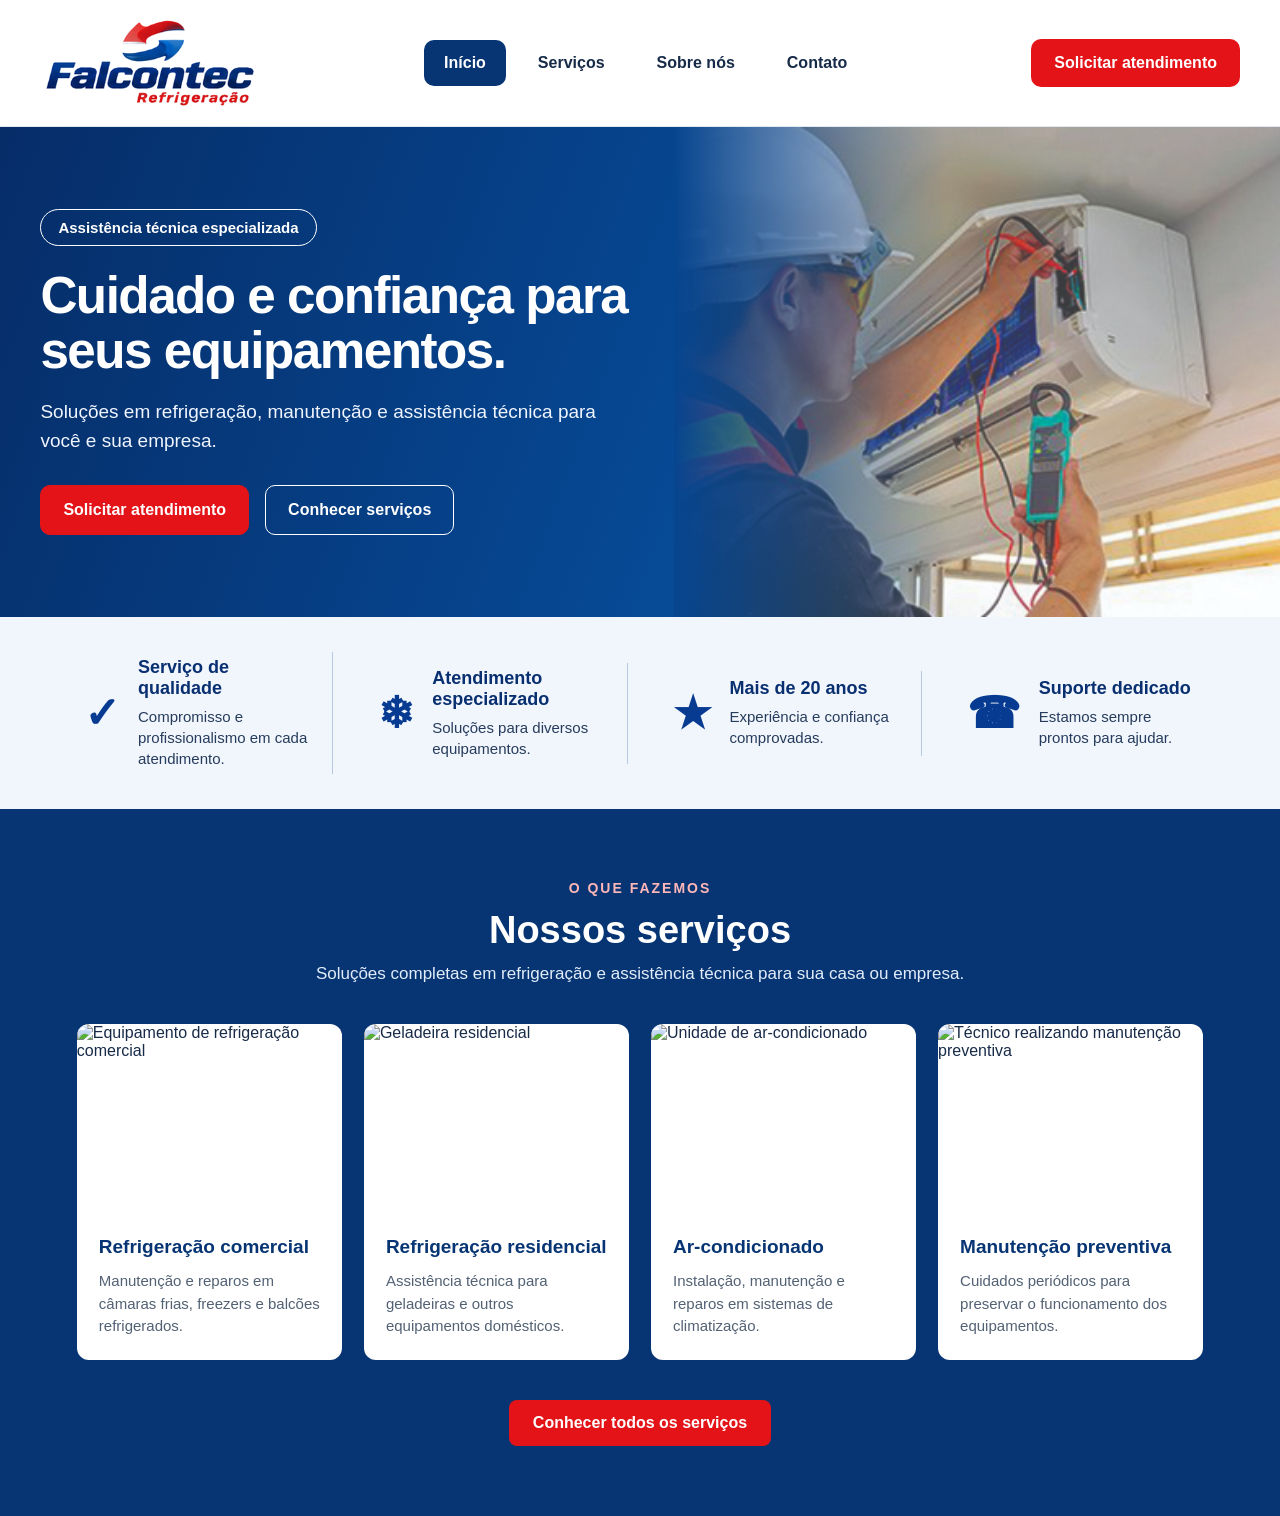
==== FalconTec/index.html @ 7a0ed1f1 "Commit inicial - Projeto FalconTec, melhorando codigo antigo" ====
<!doctype html>
<html lang="pt-BR">
  <head>
    <meta charset="UTF-8" />
    <meta name="viewport" content="width=device-width, initial-scale=1.0" />
    <meta
      name="description"
      content="Falcontec Refrigeração - Assistência técnica especializada em refrigeração e manutenção."
    />
    <title>Falcontec Refrigeração</title>

    <link rel="stylesheet" href="css/style.css" />
    <script src="js/main.js" defer></script>
  </head>
  <body>
    <header>
      <nav class="navbar">
        <a href="index.html" class="logo">
          <img src="img/falcontec_logo.png" alt="Falcontec Refrigeração" />
        </a>

        <ul class="nav-links">
          <li><a href="index.html">Início</a></li>
          <li><a href="pages/servicos.html">Serviços</a></li>
          <li><a href="#sobre">Sobre nós</a></li>
          <li><a href="#contato">Contato</a></li>
        </ul>

        <a href="pages/agendamento.html" class="btn-agendamento">
          Solicitar atendimento
        </a>
      </nav>
    </header>

    <main>
      <section class="hero">
        <div class="hero-content">
          <span class="hero-tag"> Assistência técnica especializada </span>

          <h1>Cuidado e confiança para seus equipamentos.</h1>

          <p>
            Soluções em refrigeração, manutenção e assistência técnica para você
            e sua empresa.
          </p>

          <div class="hero-buttons">
            <a href="pages/agendamento.html" class="btn-primary">
              Solicitar atendimento
            </a>

            <a href="pages/servicos.html" class="btn-secondary">
              Conhecer serviços
            </a>
          </div>
        </div>

        <div class="hero-image">
          <img
            src="img/tecnico-refrigeracao.jpg"
            alt="Técnico realizando manutenção em equipamento de refrigeração"
          />
        </div>
      </section>

      <section class="diferenciais">
        <article class="diferencial">
          <span class="diferencial-icon" aria-hidden="true">✓</span>
          <div>
            <h2>Serviço de qualidade</h2>
            <p>Compromisso e profissionalismo em cada atendimento.</p>
          </div>
        </article>

        <article class="diferencial">
          <span class="diferencial-icon" aria-hidden="true">❄</span>
          <div>
            <h2>Atendimento especializado</h2>
            <p>Soluções para diversos equipamentos.</p>
          </div>
        </article>

        <article class="diferencial">
          <span class="diferencial-icon" aria-hidden="true">★</span>
          <div>
            <h2>Mais de 20 anos</h2>
            <p>Experiência e confiança comprovadas.</p>
          </div>
        </article>

        <article class="diferencial">
          <span class="diferencial-icon" aria-hidden="true">☎</span>
          <div>
            <h2>Suporte dedicado</h2>
            <p>Estamos sempre prontos para ajudar.</p>
          </div>
        </article>
      </section>

      <section class="servicos-destaque" id="servicos">
        <div class="servicos-header">
          <span>O QUE FAZEMOS</span>
          <h2>Nossos serviços</h2>
          <p>
            Soluções completas em refrigeração e assistência técnica para sua
            casa ou empresa.
          </p>
        </div>

        <div class="servicos-grid">
          <article class="servico-card">
            <img
              src="img/refrigeracao-comercial.jpg"
              alt="Equipamento de refrigeração comercial"
            />
            <div class="servico-info">
              <h3>Refrigeração comercial</h3>
              <p>
                Manutenção e reparos em câmaras frias, freezers e balcões
                refrigerados.
              </p>
            </div>
          </article>

          <article class="servico-card">
            <img
              src="img/refrigeracao-residencial.jpg"
              alt="Geladeira residencial"
            />
            <div class="servico-info">
              <h3>Refrigeração residencial</h3>
              <p>
                Assistência técnica para geladeiras e outros equipamentos
                domésticos.
              </p>
            </div>
          </article>

          <article class="servico-card">
            <img
              src="img/ar-condicionado.jpg"
              alt="Unidade de ar-condicionado"
            />
            <div class="servico-info">
              <h3>Ar-condicionado</h3>
              <p>
                Instalação, manutenção e reparos em sistemas de climatização.
              </p>
            </div>
          </article>

          <article class="servico-card">
            <img
              src="img/manutencao-preventiva.jpg"
              alt="Técnico realizando manutenção preventiva"
            />
            <div class="servico-info">
              <h3>Manutenção preventiva</h3>
              <p>
                Cuidados periódicos para preservar o funcionamento dos
                equipamentos.
              </p>
            </div>
          </article>
        </div>
        <a href="pages/servicos.html" class="btn-ver-servicos">
          Conhecer todos os serviços
        </a>
      </section>
    </main>
  </body>
</html>
---- FalconTec/css/style.css ----
/* ==============================
   CONFIGURAÇÕES GERAIS
============================== */

* {
  margin: 0;
  padding: 0;
  box-sizing: border-box;
}

:root {
  --azul-escuro: #073574;
  --azul-principal: #0755a5;
  --azul-claro: #eaf2fc;
  --vermelho: #e31318;
  --branco: #ffffff;
  --texto: #172b49;
}

body {
  font-family: Arial, Helvetica, sans-serif;
  background-color: var(--branco);
  color: var(--texto);
}

a {
  text-decoration: none;
  color: inherit;
}

/* ==============================
   CABEÇALHO E MENU
============================== */

header {
  background-color: var(--branco);
  border-bottom: 1px solid #e2e8f0;
}

.navbar {
  max-width: 1500px;
  min-height: 105px;
  margin: auto;
  padding: 15px 40px;

  display: flex;
  align-items: center;
  justify-content: space-between;
  gap: 35px;
}

.logo {
  display: flex;
  align-items: center;
  flex-shrink: 0;
}

.logo img {
  width: 220px;
  height: auto;
  display: block;
  object-fit: contain;
}

.nav-links {
  list-style: none;
  display: flex;
  align-items: center;
  gap: 12px;
}

.nav-links a {
  display: block;
  padding: 14px 20px;
  border-radius: 10px;

  font-size: 16px;
  font-weight: 600;

  transition: 0.2s;
}

.nav-links a:hover {
  background-color: var(--azul-claro);
  color: var(--azul-principal);
}

.nav-links li:first-child a {
  background-color: var(--azul-escuro);
  color: var(--branco);
}

.btn-agendamento {
  background-color: var(--vermelho);
  color: var(--branco);

  padding: 15px 23px;
  border-radius: 10px;

  font-size: 16px;
  font-weight: 700;
  white-space: nowrap;

  transition: 0.2s;
}

.btn-agendamento:hover,
.btn-primary:hover {
  background-color: #bd1015;
}

/* ==============================
   BANNER PRINCIPAL
============================== */

.hero {
  min-height: 490px;
  background: linear-gradient(110deg, #062d68 0%, #06458f 48%, #0b65b5 100%);

  display: grid;
  grid-template-columns: 1fr 0.9fr;
  align-items: center;

  overflow: hidden;
  position: relative;
}

.hero-content {
  padding: 65px 0 65px 6%;
  color: var(--branco);
  position: relative;
  z-index: 2;
}

.hero-tag {
  display: inline-block;
  padding: 9px 17px;
  margin-bottom: 22px;

  border: 1px solid var(--branco);
  border-radius: 30px;

  font-size: 15px;
  font-weight: 600;
}

.hero h1 {
  max-width: 700px;
  margin-bottom: 20px;

  font-size: clamp(38px, 4vw, 58px);
  line-height: 1.08;
  font-weight: 800;
  letter-spacing: -1.5px;
}

.hero p {
  max-width: 570px;
  margin-bottom: 30px;

  font-size: 19px;
  line-height: 1.5;
  color: #f0f5ff;
}

.hero-buttons {
  display: flex;
  align-items: center;
  gap: 16px;
  flex-wrap: wrap;
}

.btn-primary,
.btn-secondary {
  display: inline-block;
  padding: 15px 22px;
  border-radius: 10px;

  font-size: 16px;
  font-weight: 700;

  transition: 0.2s;
}

.btn-primary {
  background-color: var(--vermelho);
  color: var(--branco);
  border: 1px solid var(--vermelho);
}

.btn-secondary {
  background-color: transparent;
  color: var(--branco);
  border: 1px solid var(--branco);
}

.btn-secondary:hover {
  background-color: var(--branco);
  color: var(--azul-escuro);
}

/* ==============================
   IMAGEM DO BANNER
============================== */

.hero-image {
  height: 100%;
  min-height: 490px;
  position: relative;
}

.hero-image::before {
  content: "";
  position: absolute;
  inset: 0;
  z-index: 1;

  background: linear-gradient(90deg, #06458f 0%, transparent 45%);
}

.hero-image img {
  width: 100%;
  height: 100%;
  display: block;
  object-fit: cover;
  object-position: center;
}

/* ==============================
   RESPONSIVIDADE
============================== */

@media (max-width: 1050px) {
  .navbar {
    padding: 15px 25px;
    gap: 15px;
  }

  .logo {
    font-size: 29px;
  }

  .nav-links {
    gap: 3px;
  }

  .nav-links a {
    padding: 12px;
    font-size: 14px;
  }

  .btn-agendamento {
    padding: 13px 15px;
    font-size: 14px;
  }
}

@media (max-width: 760px) {
  .navbar {
    flex-wrap: wrap;
    justify-content: center;
    gap: 15px;
  }

  .nav-links {
    width: 100%;
    justify-content: center;
    flex-wrap: wrap;
  }

  .hero {
    grid-template-columns: 1fr;
  }

  .hero-content {
    padding: 55px 7%;
  }

  .hero-image {
    min-height: 300px;
  }

  .hero h1 {
    font-size: 38px;
  }

  .hero p {
    font-size: 17px;
  }
}

/* ==============================
   DIFERENCIAIS
============================== */

.diferenciais {
  display: grid;
  grid-template-columns: repeat(4, 1fr);
  align-items: center;

  background-color: #f1f5fc;
  padding: 35px 5%;
  gap: 25px;
}

.diferencial {
  display: flex;
  align-items: center;
  gap: 18px;

  min-height: 85px;
  padding: 5px 20px;
  border-right: 1px solid #b7c9e2;
}

.diferencial:last-child {
  border-right: none;
}

.diferencial-icon {
  flex-shrink: 0;
  color: #073b91;
  font-size: 43px;
  font-weight: bold;
}

.diferencial h2 {
  color: #082f70;
  font-size: 18px;
  margin-bottom: 7px;
}

.diferencial p {
  color: #263c5c;
  font-size: 15px;
  line-height: 1.4;
}

@media (max-width: 900px) {
  .diferenciais {
    grid-template-columns: repeat(2, 1fr);
  }

  .diferencial:nth-child(2) {
    border-right: none;
  }
}

@media (max-width: 550px) {
  .diferenciais {
    grid-template-columns: 1fr;
  }

  .diferencial {
    border-right: none;
    border-bottom: 1px solid #b7c9e2;
    padding: 15px 5px;
  }

  .diferencial:last-child {
    border-bottom: none;
  }
}

/* ==============================
   SEÇÃO NOSSOS SERVIÇOS
============================== */

.servicos-destaque {
  background-color: #073574;
  padding: 70px 6%;
  text-align: center;
}

.servicos-header {
  margin-bottom: 40px;
}

.servicos-header span {
  color: #ffb7b7;
  font-size: 14px;
  font-weight: bold;
  letter-spacing: 2px;
}

.servicos-header h2 {
  color: #ffffff;
  font-size: 38px;
  margin: 12px 0;
}

.servicos-header p {
  color: #e3edfa;
  font-size: 17px;
}

.servicos-grid {
  max-width: 1350px;
  margin: 0 auto 40px;

  display: grid;
  grid-template-columns: repeat(4, 1fr);
  gap: 22px;
}

.servico-card {
  background-color: #ffffff;
  border-radius: 12px;
  overflow: hidden;
  text-align: left;
  transition: transform 0.2s;
}

.servico-card:hover {
  transform: translateY(-5px);
}

.servico-card img {
  width: 100%;
  height: 190px;
  object-fit: cover;
  display: block;
}

.servico-info {
  padding: 22px;
}

.servico-info h3 {
  color: #073574;
  font-size: 19px;
  margin-bottom: 12px;
}

.servico-info p {
  color: #526174;
  font-size: 15px;
  line-height: 1.5;
}

.btn-ver-servicos {
  display: inline-block;
  background-color: #e31318;
  color: #ffffff;
  padding: 14px 24px;
  border-radius: 8px;
  font-size: 16px;
  font-weight: bold;
  transition: 0.2s;
}

.btn-ver-servicos:hover {
  background-color: #bd1015;
}

@media (max-width: 1000px) {
  .servicos-grid {
    grid-template-columns: repeat(2, 1fr);
  }
}

@media (max-width: 550px) {
  .servicos-grid {
    grid-template-columns: 1fr;
  }

  .servicos-header h2 {
    font-size: 30px;
  }
}
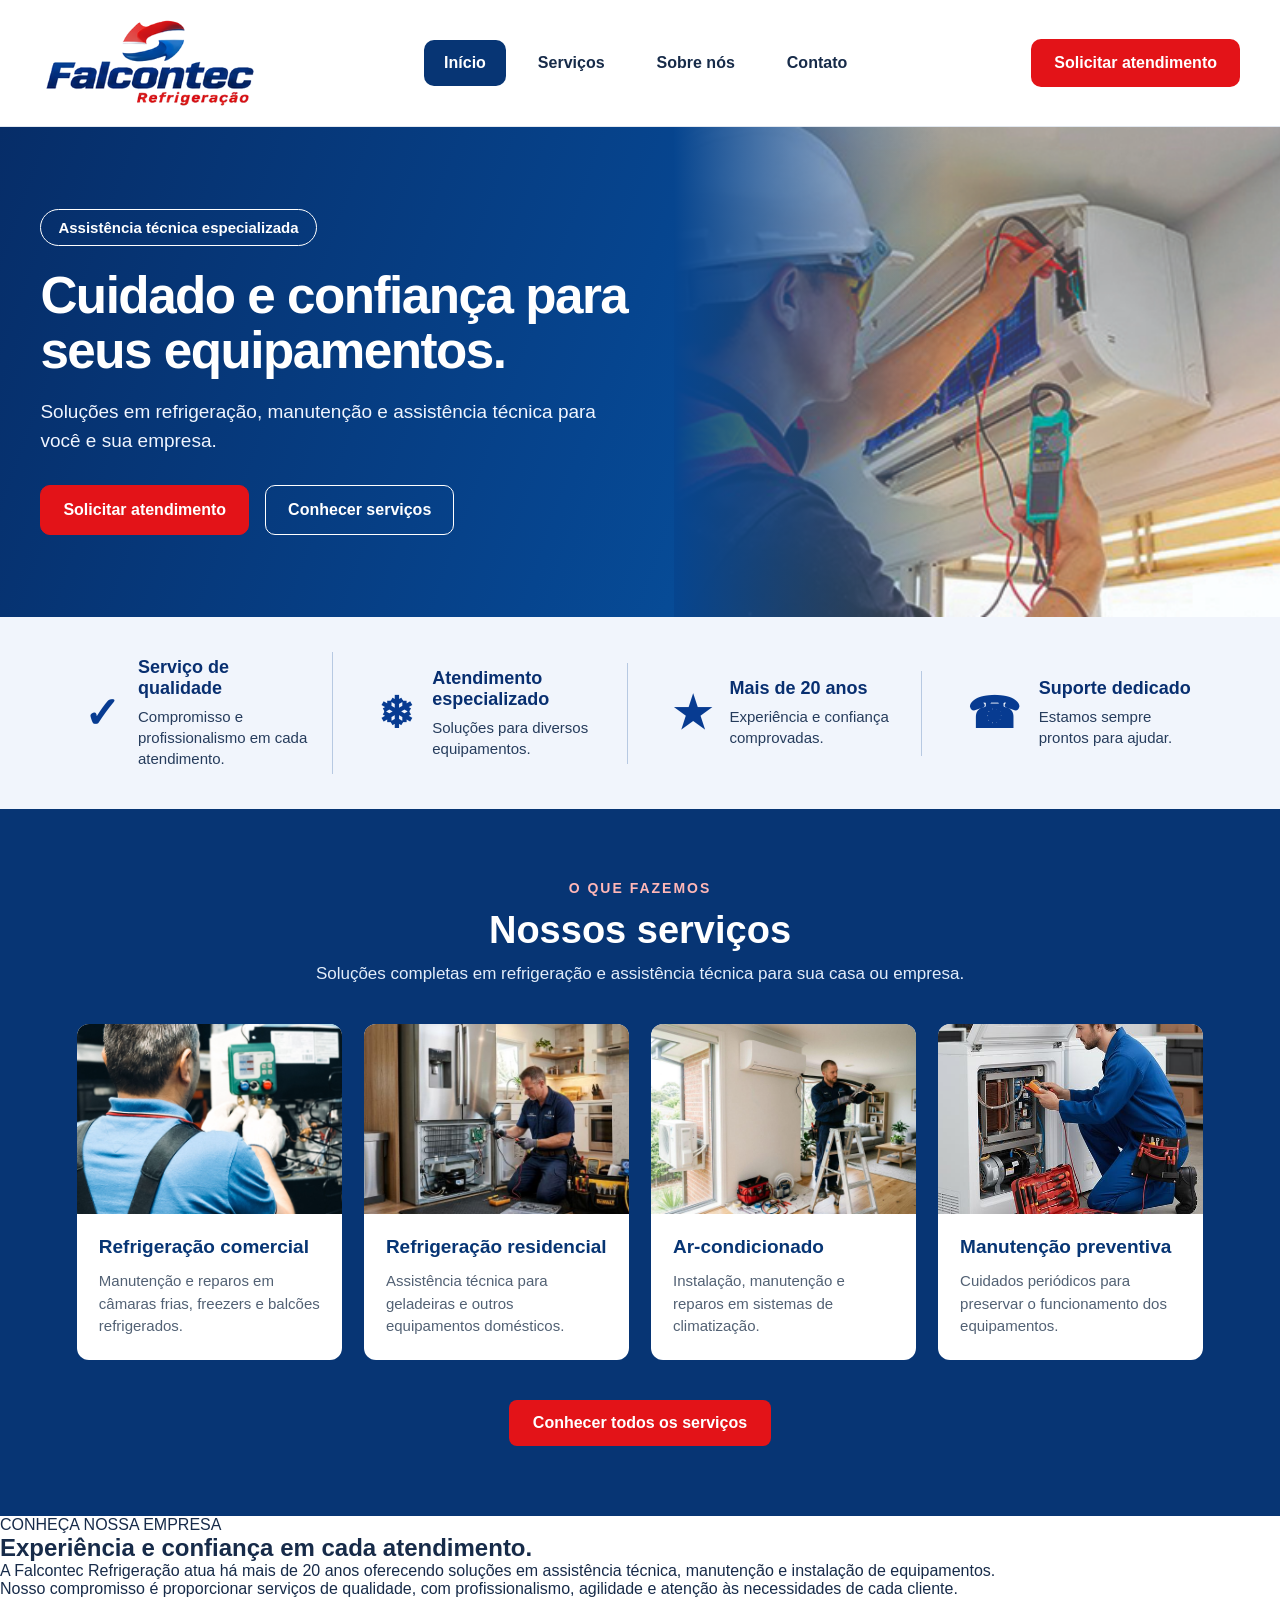
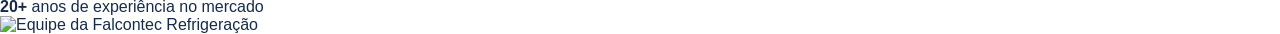
==== commit 0dff8ab8: "Adicionando Sobre nos, e imagens dos tecnicos" ====
--- a/FalconTec/index.html
+++ b/FalconTec/index.html
@@ -167,6 +167,37 @@
           Conhecer todos os serviços
         </a>
       </section>
+
+      <section class="sobre" id="sobre">
+        <div class="sobre-conteudo">
+          <span class="sobre-tag">CONHEÇA NOSSA EMPRESA</span>
+
+          <h2>Experiência e confiança em cada atendimento.</h2>
+
+          <p>
+            A Falcontec Refrigeração atua há mais de 20 anos oferecendo soluções
+            em assistência técnica, manutenção e instalação de equipamentos.
+          </p>
+
+          <p>
+            Nosso compromisso é proporcionar serviços de qualidade, com
+            profissionalismo, agilidade e atenção às necessidades de cada
+            cliente.
+          </p>
+
+          <div class="sobre-destaque">
+            <strong>20+</strong>
+            <span>anos de experiência no mercado</span>
+          </div>
+        </div>
+
+        <div class="sobre-imagem">
+          <img
+            src="img/equipe-falcontec.jpg"
+            alt="Equipe da Falcontec Refrigeração"
+          />
+        </div>
+      </section>
     </main>
   </body>
 </html>
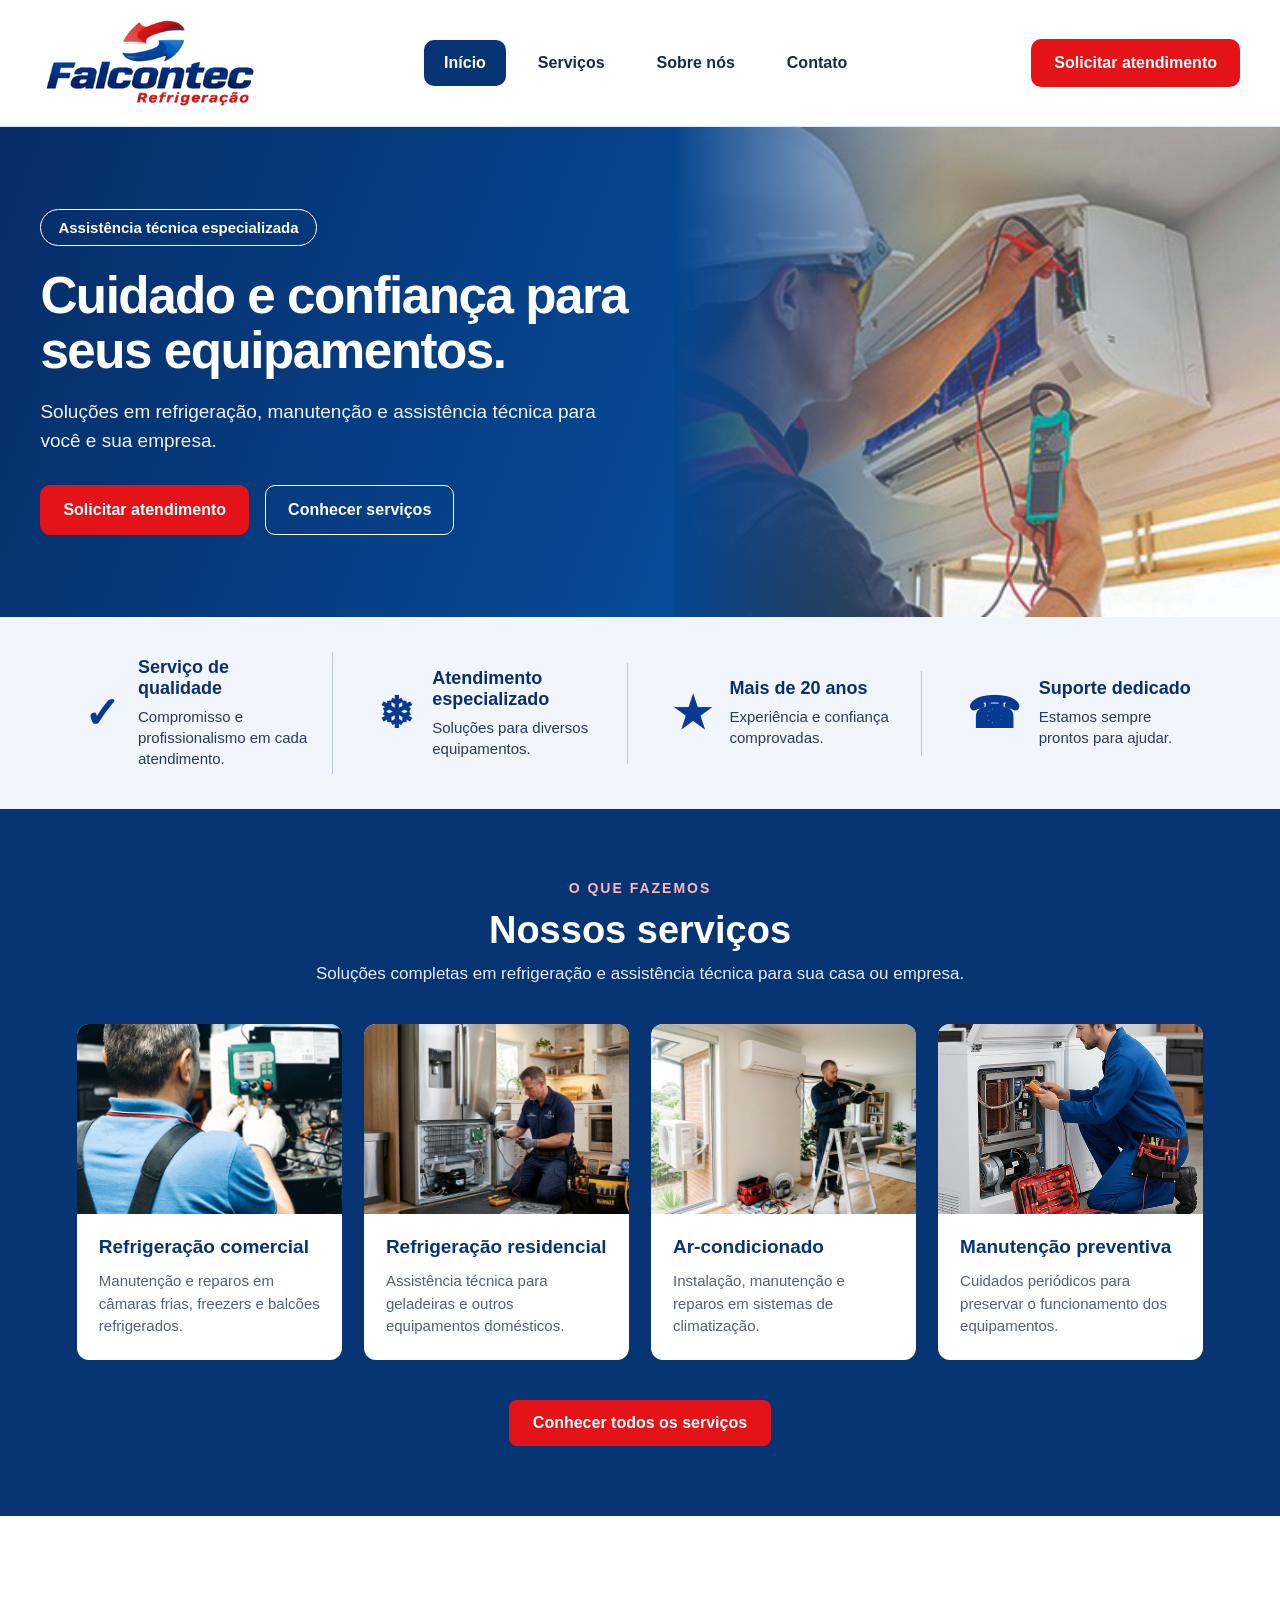
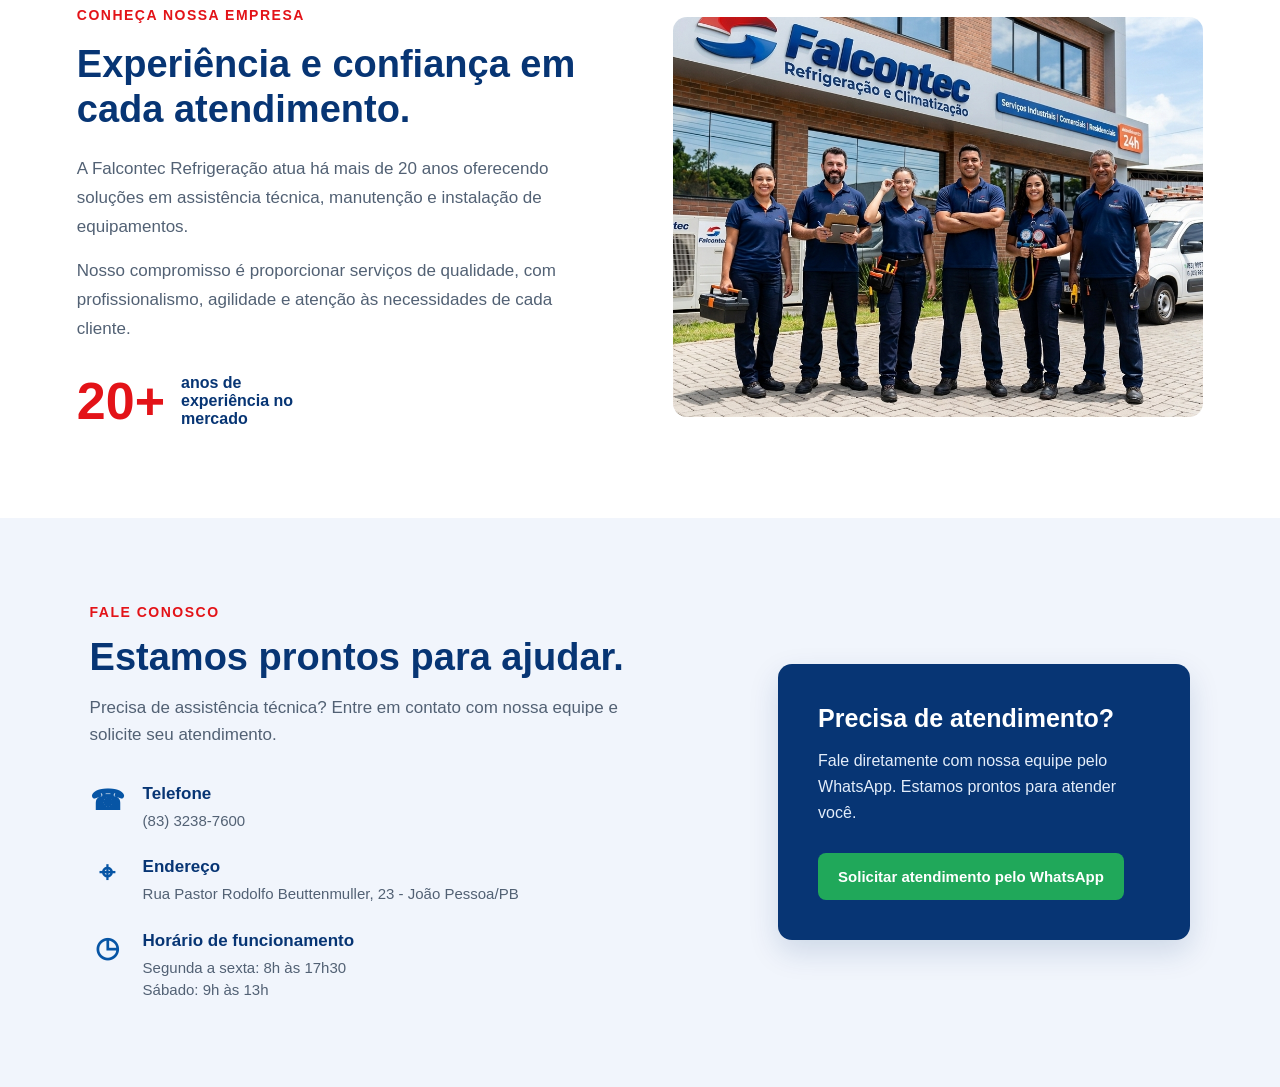
==== commit 32a6bde9: "Adicionando O Fale Conosco" ====
--- a/FalconTec/index.html
+++ b/FalconTec/index.html
@@ -198,6 +198,64 @@
           />
         </div>
       </section>
+
+      <section class="contato" id="contato">
+        <div class="contato-conteudo">
+          <span class="contato-tag">FALE CONOSCO</span>
+
+          <h2>Estamos prontos para ajudar.</h2>
+
+          <p>
+            Precisa de assistência técnica? Entre em contato com nossa equipe e
+            solicite seu atendimento.
+          </p>
+
+          <div class="contato-informacoes">
+            <div class="contato-item">
+              <span class="contato-icone" aria-hidden="true">☎</span>
+              <div>
+                <h3>Telefone</h3>
+                <p>(83) 3238-7600</p>
+              </div>
+            </div>
+
+            <div class="contato-item">
+              <span class="contato-icone" aria-hidden="true">⌖</span>
+              <div>
+                <h3>Endereço</h3>
+                <p>Rua Pastor Rodolfo Beuttenmuller, 23 - João Pessoa/PB</p>
+              </div>
+            </div>
+
+            <div class="contato-item">
+              <span class="contato-icone" aria-hidden="true">◷</span>
+              <div>
+                <h3>Horário de funcionamento</h3>
+                <p>Segunda a sexta: 8h às 17h30</p>
+                <p>Sábado: 9h às 13h</p>
+              </div>
+            </div>
+          </div>
+        </div>
+
+        <div class="contato-card">
+          <h3>Precisa de atendimento?</h3>
+
+          <p>
+            Fale diretamente com nossa equipe pelo WhatsApp. Estamos prontos
+            para atender você.
+          </p>
+
+          <a
+            href="https://wa.me/558332387600"
+            target="_blank"
+            rel="noopener noreferrer"
+            class="btn-whatsapp"
+          >
+            Solicitar atendimento pelo WhatsApp
+          </a>
+        </div>
+      </section>
     </main>
   </body>
 </html>
--- a/FalconTec/css/style.css
+++ b/FalconTec/css/style.css
@@ -468,3 +468,210 @@
     font-size: 30px;
   }
 }
+
+/* ==============================
+   SOBRE A FALCONTEC
+============================== */
+
+.sobre {
+  max-width: 1450px;
+  margin: auto;
+  padding: 90px 6%;
+
+  display: grid;
+  grid-template-columns: 1fr 1fr;
+  align-items: center;
+  gap: 65px;
+}
+
+.sobre-conteudo {
+  max-width: 600px;
+}
+
+.sobre-tag {
+  color: var(--vermelho);
+  font-size: 14px;
+  font-weight: bold;
+  letter-spacing: 1.5px;
+}
+
+.sobre-conteudo h2 {
+  color: var(--azul-escuro);
+  font-size: 38px;
+  line-height: 1.2;
+  margin: 18px 0 22px;
+}
+
+.sobre-conteudo p {
+  color: #526174;
+  font-size: 17px;
+  line-height: 1.7;
+  margin-bottom: 16px;
+}
+
+.sobre-destaque {
+  display: flex;
+  align-items: center;
+  gap: 16px;
+  margin-top: 30px;
+}
+
+.sobre-destaque strong {
+  color: var(--vermelho);
+  font-size: 52px;
+  line-height: 1;
+}
+
+.sobre-destaque span {
+  max-width: 150px;
+  color: var(--azul-escuro);
+  font-size: 16px;
+  font-weight: bold;
+}
+
+.sobre-imagem {
+  height: 400px;
+  overflow: hidden;
+  border-radius: 14px;
+}
+
+.sobre-imagem img {
+  width: 100%;
+  height: 100%;
+  display: block;
+  object-fit: cover;
+}
+
+@media (max-width: 760px) {
+  .sobre {
+    grid-template-columns: 1fr;
+    gap: 35px;
+    padding: 60px 7%;
+  }
+
+  .sobre-conteudo h2 {
+    font-size: 32px;
+  }
+
+  .sobre-imagem {
+    height: 300px;
+  }
+}
+
+/* ==============================
+   CONTATO
+============================== */
+
+.contato {
+  background-color: #f1f5fc;
+  padding: 85px 7%;
+
+  display: grid;
+  grid-template-columns: 1.2fr 0.8fr;
+  align-items: center;
+  gap: 70px;
+}
+
+.contato-tag {
+  color: var(--vermelho);
+  font-size: 14px;
+  font-weight: bold;
+  letter-spacing: 1.5px;
+}
+
+.contato-conteudo h2 {
+  color: var(--azul-escuro);
+  font-size: 38px;
+  margin: 15px 0;
+}
+
+.contato-conteudo > p {
+  color: #526174;
+  font-size: 17px;
+  line-height: 1.6;
+  max-width: 550px;
+}
+
+.contato-informacoes {
+  display: grid;
+  gap: 25px;
+  margin-top: 35px;
+}
+
+.contato-item {
+  display: flex;
+  align-items: flex-start;
+  gap: 18px;
+}
+
+.contato-icone {
+  color: var(--azul-principal);
+  font-size: 28px;
+  font-weight: bold;
+  width: 35px;
+  text-align: center;
+}
+
+.contato-item h3 {
+  color: var(--azul-escuro);
+  font-size: 17px;
+  margin-bottom: 6px;
+}
+
+.contato-item p {
+  color: #526174;
+  font-size: 15px;
+  line-height: 1.5;
+}
+
+.contato-card {
+  background-color: var(--azul-escuro);
+  color: white;
+  padding: 40px;
+  border-radius: 14px;
+  box-shadow: 0 12px 30px rgba(7, 53, 116, 0.15);
+}
+
+.contato-card h3 {
+  font-size: 25px;
+  margin-bottom: 15px;
+}
+
+.contato-card p {
+  color: #e3edfa;
+  font-size: 16px;
+  line-height: 1.6;
+  margin-bottom: 28px;
+}
+
+.btn-whatsapp {
+  display: inline-block;
+  background-color: #20a85a;
+  color: white;
+  padding: 15px 20px;
+  border-radius: 8px;
+  font-weight: bold;
+  font-size: 15px;
+  text-align: center;
+  transition: 0.2s;
+}
+
+.btn-whatsapp:hover {
+  background-color: #168447;
+}
+
+@media (max-width: 760px) {
+  .contato {
+    grid-template-columns: 1fr;
+    gap: 40px;
+    padding: 60px 7%;
+  }
+
+  .contato-conteudo h2 {
+    font-size: 32px;
+  }
+
+  .contato-card {
+    padding: 30px;
+  }
+}
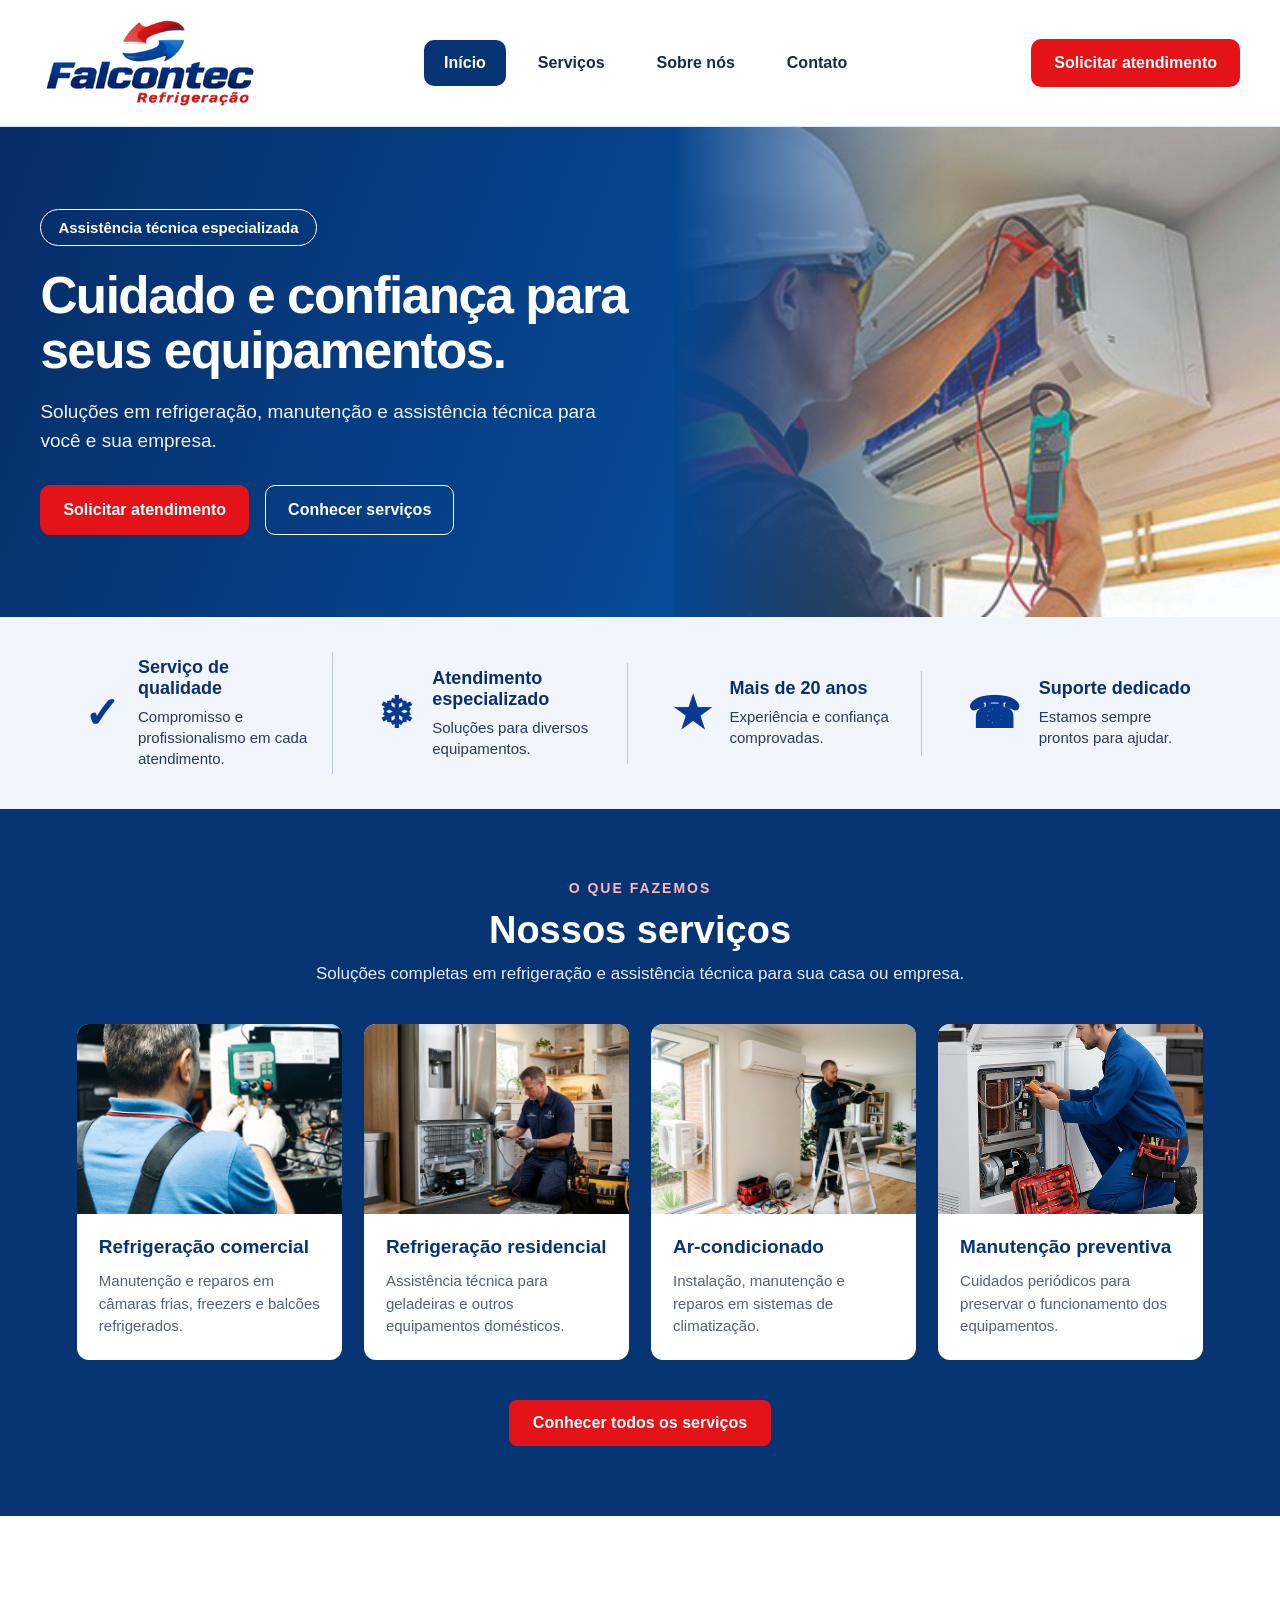
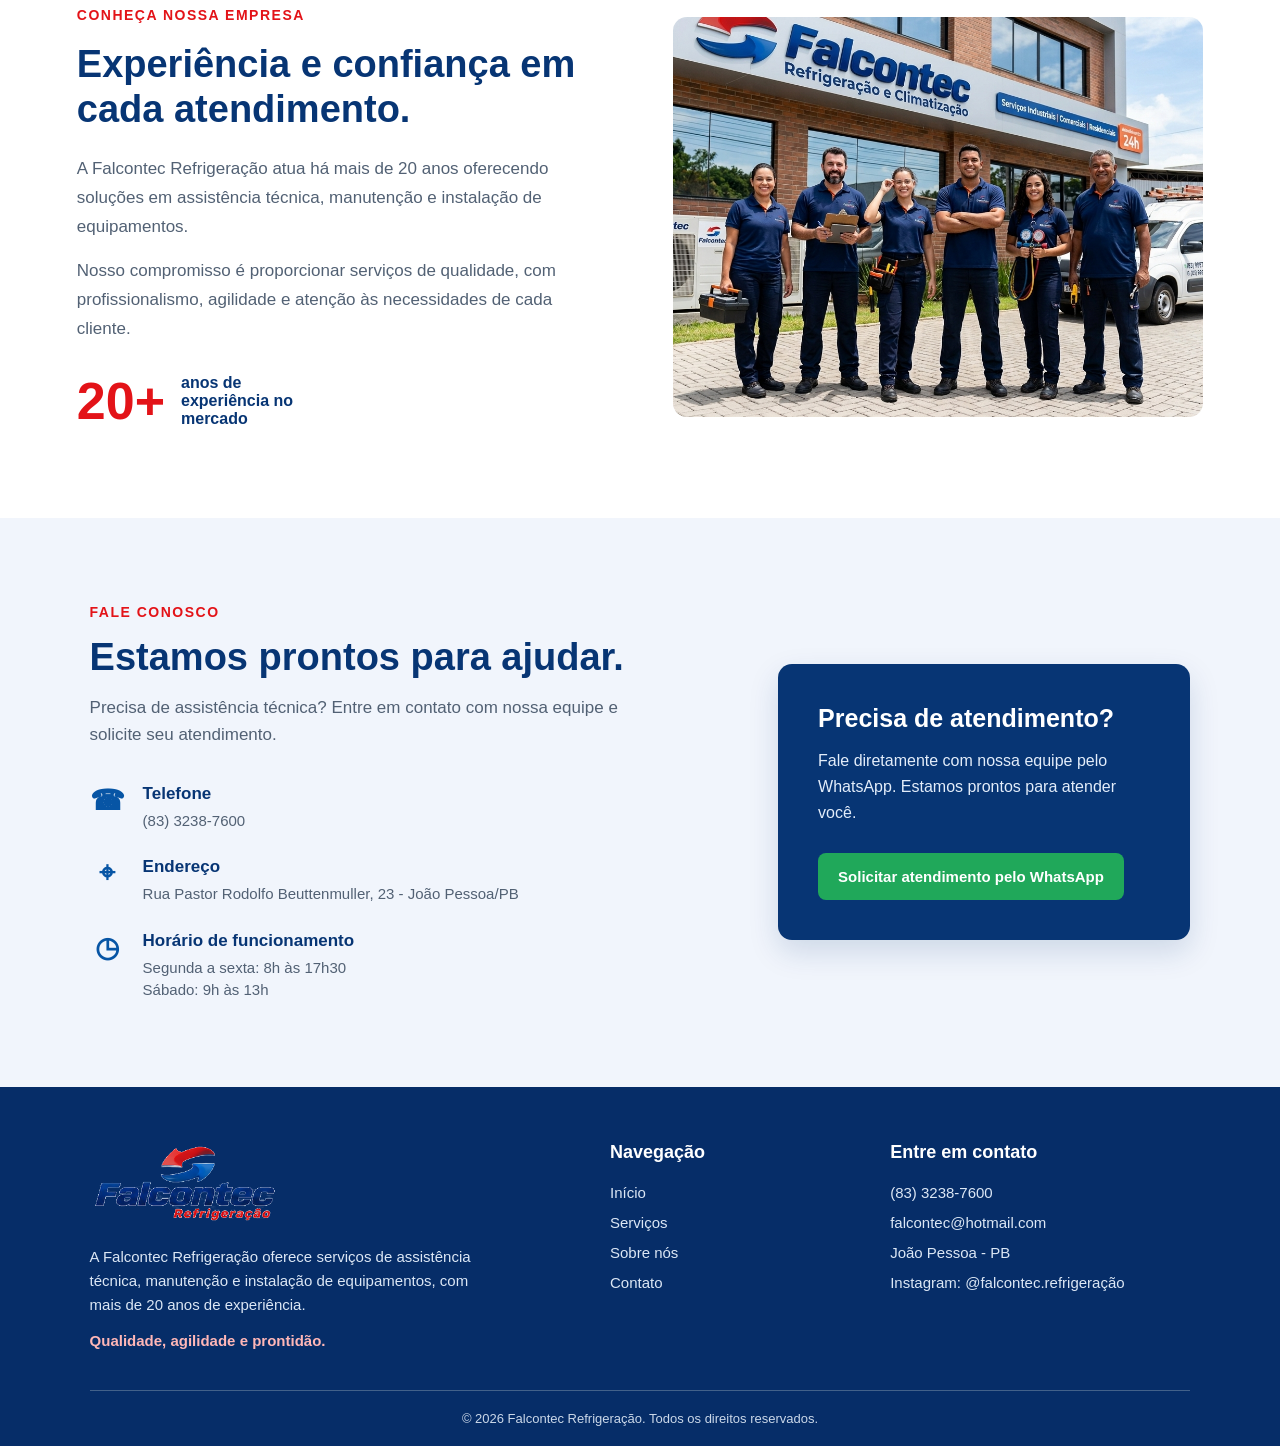
==== commit 4c853dc3: "Adicionando Rodape" ====
--- a/FalconTec/index.html
+++ b/FalconTec/index.html
@@ -256,6 +256,44 @@
           </a>
         </div>
       </section>
+
+      <footer class="rodape">
+        <div class="rodape-conteudo">
+          <div class="rodape-empresa">
+            <a href="index.html" class="rodape-logo">
+              <img src="img/falcontec_logo.png" alt="Falcontec Refrigeração" />
+            </a>
+
+            <p>
+              A Falcontec Refrigeração oferece serviços de assistência técnica,
+              manutenção e instalação de equipamentos, com mais de 20 anos de
+              experiência.
+            </p>
+
+            <strong>Qualidade, agilidade e prontidão.</strong>
+          </div>
+
+          <div class="rodape-links">
+            <h3>Navegação</h3>
+            <a href="index.html">Início</a>
+            <a href="#servicos">Serviços</a>
+            <a href="#sobre">Sobre nós</a>
+            <a href="#contato">Contato</a>
+          </div>
+
+          <div class="rodape-contato">
+            <h3>Entre em contato</h3>
+            <p>(83) 3238-7600</p>
+            <p>falcontec@hotmail.com</p>
+            <p>João Pessoa - PB</p>
+            <p>Instagram: @falcontec.refrigeração</p>
+          </div>
+        </div>
+
+        <div class="rodape-base">
+          <p>© 2026 Falcontec Refrigeração. Todos os direitos reservados.</p>
+        </div>
+      </footer>
     </main>
   </body>
 </html>
--- a/FalconTec/css/style.css
+++ b/FalconTec/css/style.css
@@ -675,3 +675,84 @@
     padding: 30px;
   }
 }
+
+/* ==============================
+   RODAPÉ
+============================== */
+
+.rodape {
+  background-color: #062d68;
+  color: #ffffff;
+  padding: 55px 7% 20px;
+}
+
+.rodape-conteudo {
+  max-width: 1400px;
+  margin: auto;
+  display: grid;
+  grid-template-columns: 1.5fr 0.7fr 1fr;
+  gap: 70px;
+  padding-bottom: 40px;
+}
+
+.rodape-logo img {
+  width: 190px;
+  height: auto;
+  display: block;
+  margin-bottom: 20px;
+}
+
+.rodape-empresa p {
+  max-width: 400px;
+  color: #dce7f5;
+  font-size: 15px;
+  line-height: 1.6;
+  margin-bottom: 15px;
+}
+
+.rodape-empresa strong {
+  color: #ffb7b7;
+  font-size: 15px;
+}
+
+.rodape-links,
+.rodape-contato {
+  display: flex;
+  flex-direction: column;
+  align-items: flex-start;
+  gap: 13px;
+}
+
+.rodape h3 {
+  font-size: 18px;
+  margin-bottom: 8px;
+}
+
+.rodape-links a,
+.rodape-contato p {
+  color: #dce7f5;
+  font-size: 15px;
+  transition: 0.2s;
+}
+
+.rodape-links a:hover {
+  color: #ff7777;
+}
+
+.rodape-base {
+  border-top: 1px solid #42618a;
+  padding-top: 20px;
+  text-align: center;
+}
+
+.rodape-base p {
+  color: #cbd8e9;
+  font-size: 13px;
+}
+
+@media (max-width: 760px) {
+  .rodape-conteudo {
+    grid-template-columns: 1fr;
+    gap: 35px;
+  }
+}
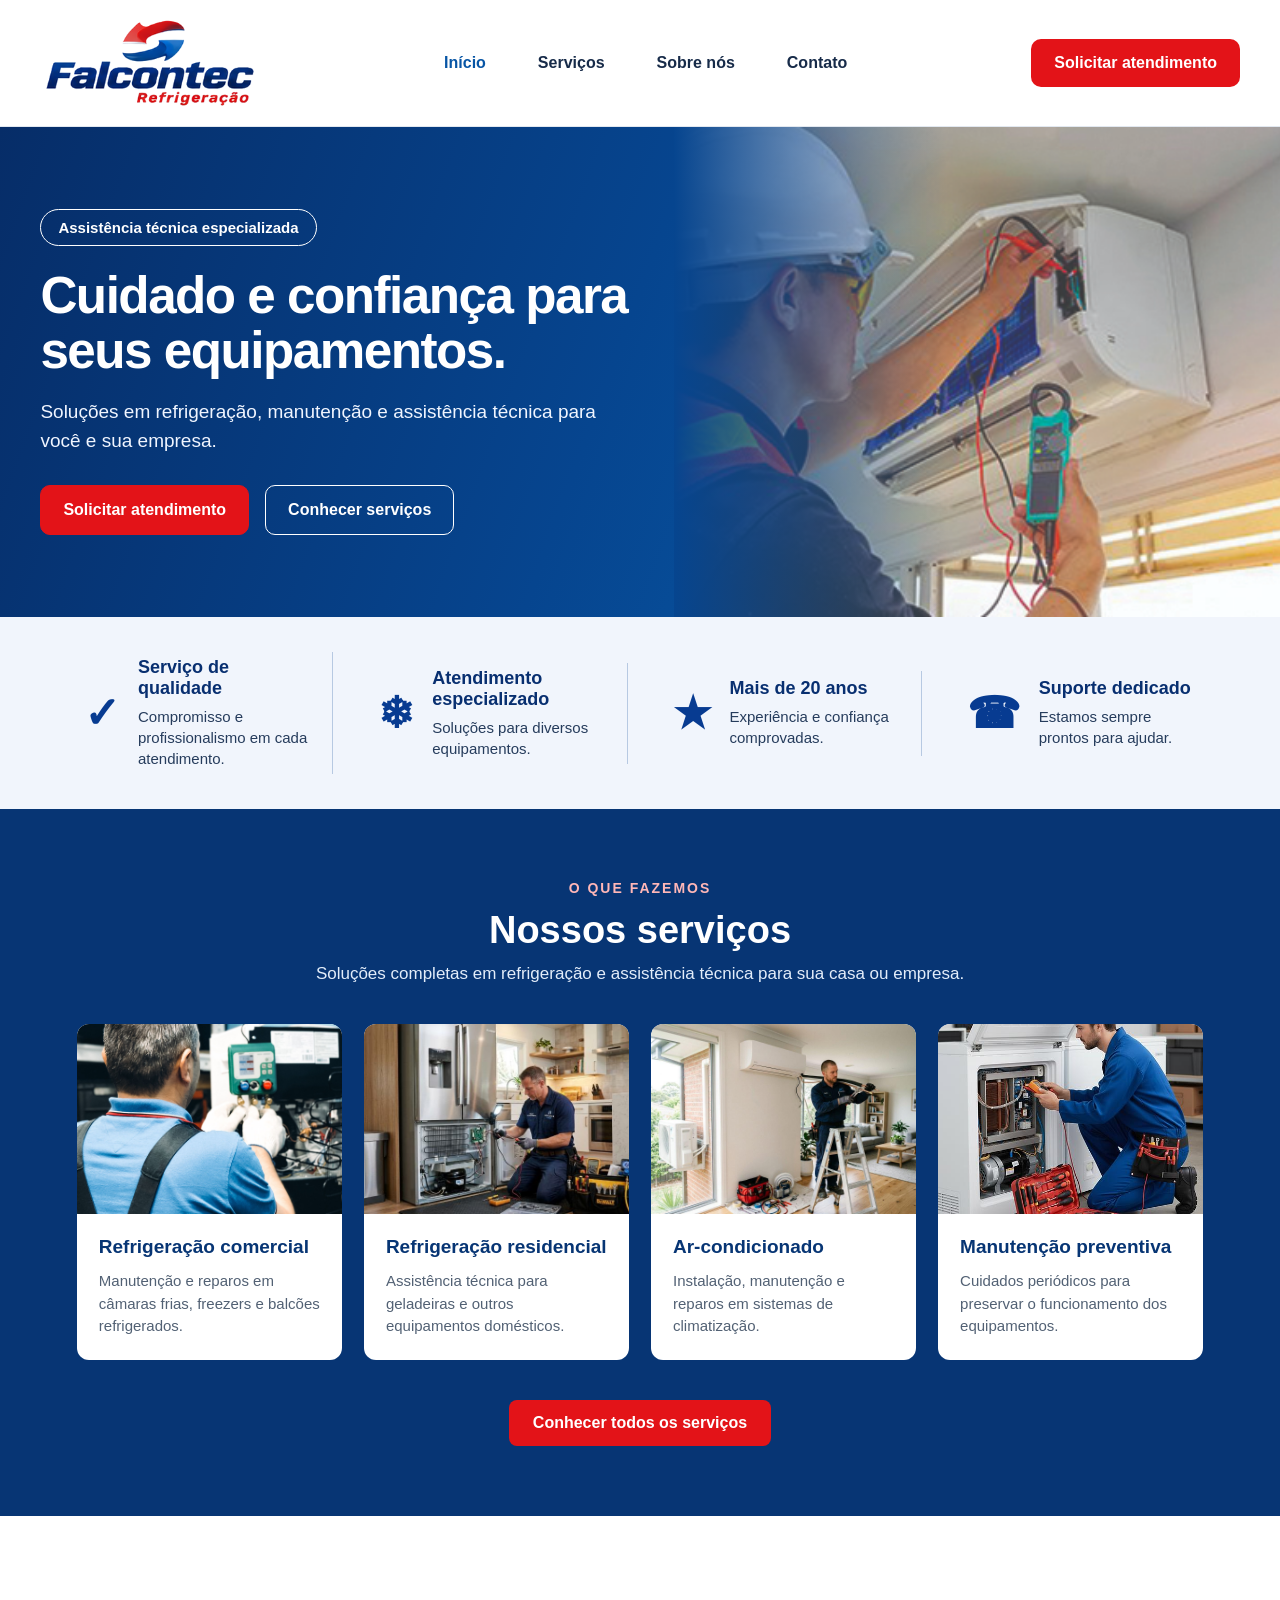
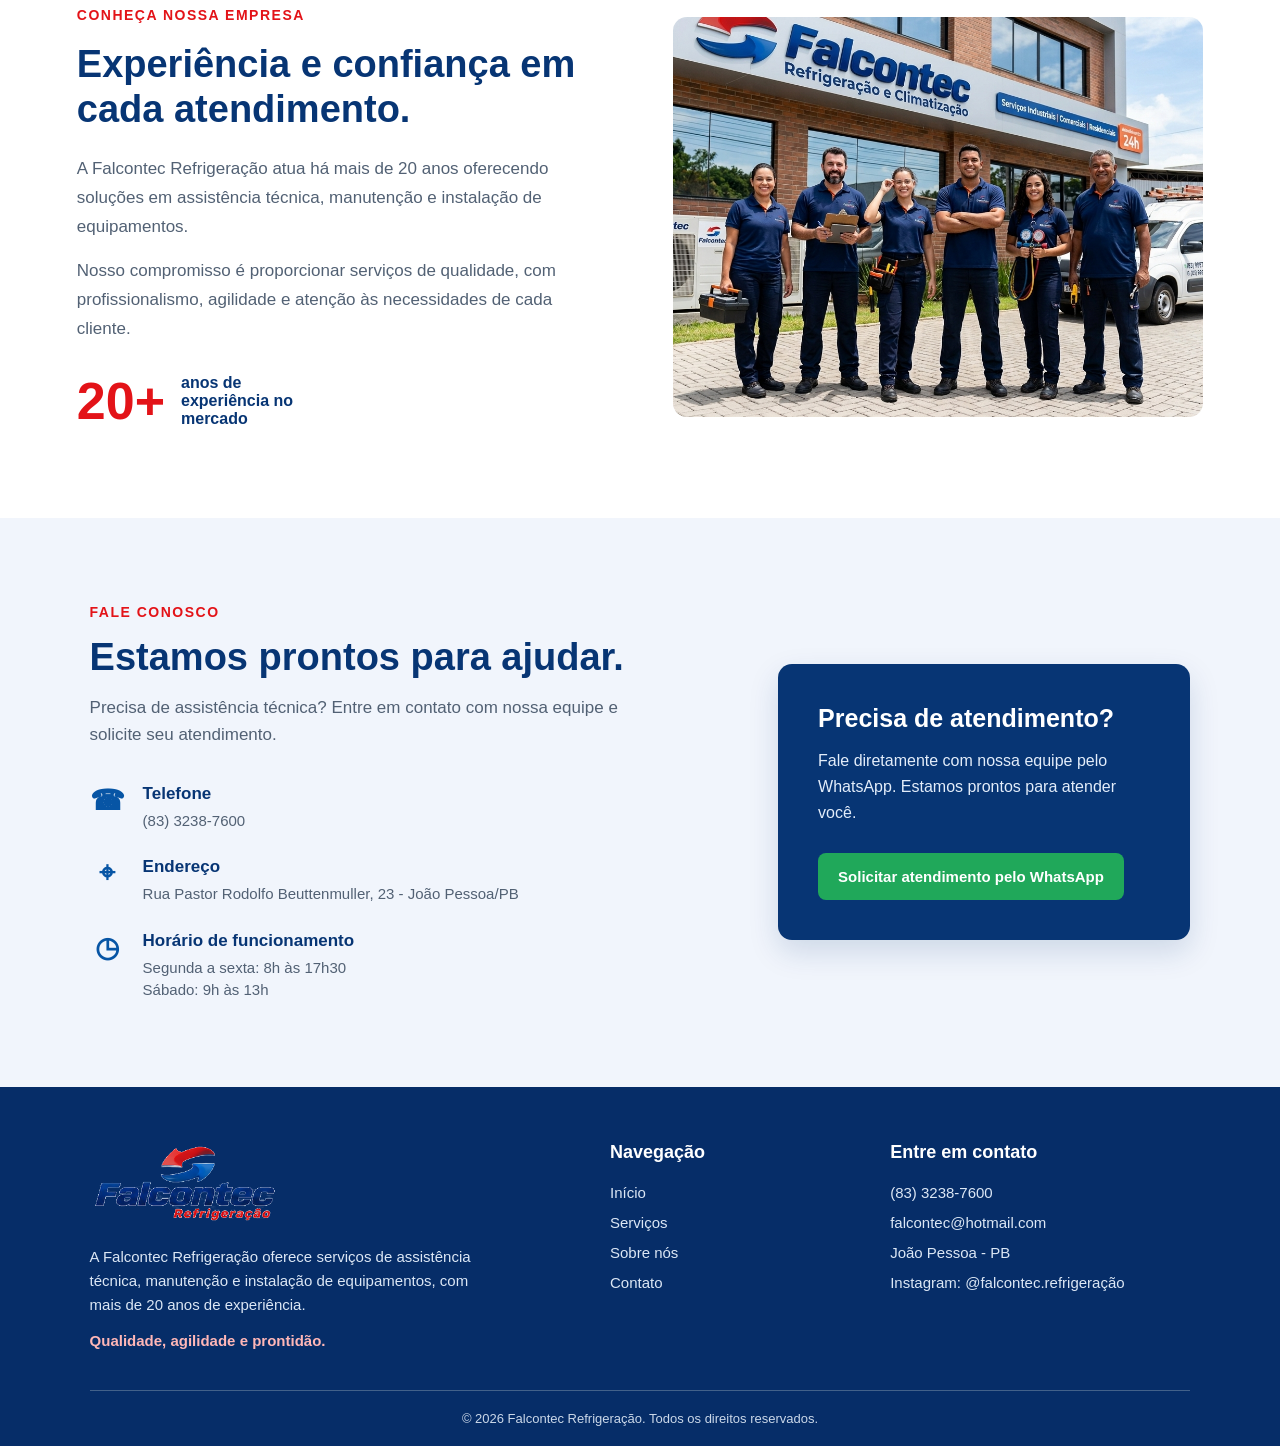
==== commit 1f1247da: "Codigo revisado novamente, pagina de servico passada a limpo e adicionado os 4 serviços principais" ====
--- a/FalconTec/index.html
+++ b/FalconTec/index.html
@@ -1,41 +1,65 @@
 <!doctype html>
 <html lang="pt-BR">
   <head>
+    <!-- ==========================================
+         ARQUIVO: index.html
+         PÁGINA INICIAL DA FALCONTEC REFRIGERAÇÃO
+    =========================================== -->
+
+    <!-- Configurações básicas e informações da página -->
     <meta charset="UTF-8" />
     <meta name="viewport" content="width=device-width, initial-scale=1.0" />
     <meta
       name="description"
       content="Falcontec Refrigeração - Assistência técnica especializada em refrigeração e manutenção."
     />
+
     <title>Falcontec Refrigeração</title>
 
+    <!-- Arquivos externos de estilo e JavaScript -->
     <link rel="stylesheet" href="css/style.css" />
     <script src="js/main.js" defer></script>
   </head>
+
   <body>
+    <!-- ==========================================
+     CABEÇALHO E NAVEGAÇÃO PRINCIPAL
+     Logo, links de navegação e botão de atendimento
+========================================== -->
     <header>
       <nav class="navbar">
+        <!-- Logo da empresa -->
         <a href="index.html" class="logo">
           <img src="img/falcontec_logo.png" alt="Falcontec Refrigeração" />
         </a>
 
+        <!-- Links para as páginas e seções do site -->
         <ul class="nav-links">
-          <li><a href="index.html">Início</a></li>
+          <li><a href="index.html" class="ativo">Início</a></li>
           <li><a href="pages/servicos.html">Serviços</a></li>
           <li><a href="#sobre">Sobre nós</a></li>
           <li><a href="#contato">Contato</a></li>
         </ul>
 
+        <!-- Acesso à página de solicitação de atendimento -->
         <a href="pages/agendamento.html" class="btn-agendamento">
           Solicitar atendimento
         </a>
       </nav>
     </header>
 
+    <!-- ==========================================
+         CONTEÚDO PRINCIPAL DA PÁGINA INICIAL
+    =========================================== -->
     <main>
+      <!-- ==========================================
+             BANNER PRINCIPAL (HERO)
+             Apresentação da empresa e atalhos para serviços
+        =========================================== -->
       <section class="hero">
+        <!-- Textos e botões de apresentação -->
         <div class="hero-content">
-          <span class="hero-tag"> Assistência técnica especializada </span>
+          <span class="hero-tag">Assistência técnica especializada</span>
 
           <h1>Cuidado e confiança para seus equipamentos.</h1>
 
@@ -44,6 +68,7 @@
             e sua empresa.
           </p>
 
+          <!-- Botões de acesso rápido -->
           <div class="hero-buttons">
             <a href="pages/agendamento.html" class="btn-primary">
               Solicitar atendimento
@@ -55,6 +80,7 @@
           </div>
         </div>
 
+        <!-- Imagem ilustrativa de um técnico -->
         <div class="hero-image">
           <img
             src="img/tecnico-refrigeracao.jpg"
@@ -63,7 +89,12 @@
         </div>
       </section>
 
+      <!-- ==========================================
+             DIFERENCIAIS DA FALCONTEC
+             Apresentação dos principais pontos fortes da empresa
+        =========================================== -->
       <section class="diferenciais">
+        <!-- Diferencial 1: qualidade -->
         <article class="diferencial">
           <span class="diferencial-icon" aria-hidden="true">✓</span>
           <div>
@@ -72,6 +103,7 @@
           </div>
         </article>
 
+        <!-- Diferencial 2: atendimento especializado -->
         <article class="diferencial">
           <span class="diferencial-icon" aria-hidden="true">❄</span>
           <div>
@@ -80,6 +112,7 @@
           </div>
         </article>
 
+        <!-- Diferencial 3: experiência -->
         <article class="diferencial">
           <span class="diferencial-icon" aria-hidden="true">★</span>
           <div>
@@ -88,6 +121,7 @@
           </div>
         </article>
 
+        <!-- Diferencial 4: suporte -->
         <article class="diferencial">
           <span class="diferencial-icon" aria-hidden="true">☎</span>
           <div>
@@ -97,7 +131,12 @@
         </article>
       </section>
 
+      <!-- ==========================================
+             DESTAQUE DOS SERVIÇOS
+             Apresentação resumida dos principais serviços
+        =========================================== -->
       <section class="servicos-destaque" id="servicos">
+        <!-- Título e descrição da seção -->
         <div class="servicos-header">
           <span>O QUE FAZEMOS</span>
           <h2>Nossos serviços</h2>
@@ -107,7 +146,9 @@
           </p>
         </div>
 
+        <!-- Cartões com os principais serviços oferecidos -->
         <div class="servicos-grid">
+          <!-- Serviço 1: refrigeração comercial -->
           <article class="servico-card">
             <img
               src="img/refrigeracao-comercial.jpg"
@@ -122,6 +163,7 @@
             </div>
           </article>
 
+          <!-- Serviço 2: refrigeração residencial -->
           <article class="servico-card">
             <img
               src="img/refrigeracao-residencial.jpg"
@@ -136,6 +178,7 @@
             </div>
           </article>
 
+          <!-- Serviço 3: climatização -->
           <article class="servico-card">
             <img
               src="img/ar-condicionado.jpg"
@@ -149,6 +192,7 @@
             </div>
           </article>
 
+          <!-- Serviço 4: manutenção preventiva -->
           <article class="servico-card">
             <img
               src="img/manutencao-preventiva.jpg"
@@ -163,12 +207,19 @@
             </div>
           </article>
         </div>
+
+        <!-- Link para a página com todos os serviços -->
         <a href="pages/servicos.html" class="btn-ver-servicos">
           Conhecer todos os serviços
         </a>
       </section>
 
+      <!-- ==========================================
+             SOBRE A EMPRESA
+             História, experiência e apresentação da Falcontec
+        =========================================== -->
       <section class="sobre" id="sobre">
+        <!-- Textos institucionais e tempo de experiência -->
         <div class="sobre-conteudo">
           <span class="sobre-tag">CONHEÇA NOSSA EMPRESA</span>
 
@@ -185,12 +236,14 @@
             cliente.
           </p>
 
+          <!-- Destaque para os anos de atuação -->
           <div class="sobre-destaque">
             <strong>20+</strong>
             <span>anos de experiência no mercado</span>
           </div>
         </div>
 
+        <!-- Fotografia da equipe da empresa -->
         <div class="sobre-imagem">
           <img
             src="img/equipe-falcontec.jpg"
@@ -199,7 +252,12 @@
         </div>
       </section>
 
+      <!-- ==========================================
+             CONTATO E ATENDIMENTO
+             Informações da empresa e acesso ao WhatsApp
+        =========================================== -->
       <section class="contato" id="contato">
+        <!-- Informações de contato e localização -->
         <div class="contato-conteudo">
           <span class="contato-tag">FALE CONOSCO</span>
 
@@ -210,7 +268,9 @@
             solicite seu atendimento.
           </p>
 
+          <!-- Telefone, endereço e horário de funcionamento -->
           <div class="contato-informacoes">
+            <!-- Telefone da empresa -->
             <div class="contato-item">
               <span class="contato-icone" aria-hidden="true">☎</span>
               <div>
@@ -219,6 +279,7 @@
               </div>
             </div>
 
+            <!-- Endereço da empresa -->
             <div class="contato-item">
               <span class="contato-icone" aria-hidden="true">⌖</span>
               <div>
@@ -227,6 +288,7 @@
               </div>
             </div>
 
+            <!-- Horários de atendimento -->
             <div class="contato-item">
               <span class="contato-icone" aria-hidden="true">◷</span>
               <div>
@@ -238,6 +300,7 @@
           </div>
         </div>
 
+        <!-- Cartão com acesso direto ao WhatsApp -->
         <div class="contato-card">
           <h3>Precisa de atendimento?</h3>
 
@@ -256,44 +319,52 @@
           </a>
         </div>
       </section>
-
-      <footer class="rodape">
-        <div class="rodape-conteudo">
-          <div class="rodape-empresa">
-            <a href="index.html" class="rodape-logo">
-              <img src="img/falcontec_logo.png" alt="Falcontec Refrigeração" />
-            </a>
-
-            <p>
-              A Falcontec Refrigeração oferece serviços de assistência técnica,
-              manutenção e instalação de equipamentos, com mais de 20 anos de
-              experiência.
-            </p>
-
-            <strong>Qualidade, agilidade e prontidão.</strong>
-          </div>
-
-          <div class="rodape-links">
-            <h3>Navegação</h3>
-            <a href="index.html">Início</a>
-            <a href="#servicos">Serviços</a>
-            <a href="#sobre">Sobre nós</a>
-            <a href="#contato">Contato</a>
-          </div>
-
-          <div class="rodape-contato">
-            <h3>Entre em contato</h3>
-            <p>(83) 3238-7600</p>
-            <p>falcontec@hotmail.com</p>
-            <p>João Pessoa - PB</p>
-            <p>Instagram: @falcontec.refrigeração</p>
-          </div>
-        </div>
-
-        <div class="rodape-base">
-          <p>© 2026 Falcontec Refrigeração. Todos os direitos reservados.</p>
-        </div>
-      </footer>
     </main>
+
+    <!-- ==========================================
+         RODAPÉ DO SITE
+         Resumo institucional, navegação e contatos
+    =========================================== -->
+    <footer class="rodape">
+      <div class="rodape-conteudo">
+        <!-- Logo e breve descrição da empresa -->
+        <div class="rodape-empresa">
+          <a href="index.html" class="rodape-logo">
+            <img src="img/falcontec_logo.png" alt="Falcontec Refrigeração" />
+          </a>
+
+          <p>
+            A Falcontec Refrigeração oferece serviços de assistência técnica,
+            manutenção e instalação de equipamentos, com mais de 20 anos de
+            experiência.
+          </p>
+
+          <strong>Qualidade, agilidade e prontidão.</strong>
+        </div>
+
+        <!-- Links para navegação pelo site -->
+        <div class="rodape-links">
+          <h3>Navegação</h3>
+          <a href="index.html">Início</a>
+          <a href="#servicos">Serviços</a>
+          <a href="#sobre">Sobre nós</a>
+          <a href="#contato">Contato</a>
+        </div>
+
+        <!-- Informações adicionais de contato -->
+        <div class="rodape-contato">
+          <h3>Entre em contato</h3>
+          <p>(83) 3238-7600</p>
+          <p>falcontec@hotmail.com</p>
+          <p>João Pessoa - PB</p>
+          <p>Instagram: @falcontec.refrigeração</p>
+        </div>
+      </div>
+
+      <!-- Direitos autorais e identificação da empresa -->
+      <div class="rodape-base">
+        <p>© 2026 Falcontec Refrigeração. Todos os direitos reservados.</p>
+      </div>
+    </footer>
   </body>
 </html>
--- a/FalconTec/css/style.css
+++ b/FalconTec/css/style.css
@@ -1,6 +1,11 @@
-/* ==============================
+/* ==========================================
+   ARQUIVO: style.css
+   ESTILIZAÇÃO GERAL DO SITE FALCONTEC
+========================================== */
+
+/* ==========================================
    CONFIGURAÇÕES GERAIS
-============================== */
+========================================== */
 
 * {
   margin: 0;
@@ -8,6 +13,7 @@
   box-sizing: border-box;
 }
 
+/* Variáveis de cores do projeto */
 :root {
   --azul-escuro: #073574;
   --azul-principal: #0755a5;
@@ -17,26 +23,29 @@
   --texto: #172b49;
 }
 
+/* Configurações principais do documento */
 body {
   font-family: Arial, Helvetica, sans-serif;
   background-color: var(--branco);
   color: var(--texto);
 }
 
+/* Padronização dos links */
 a {
   text-decoration: none;
   color: inherit;
 }
 
-/* ==============================
-   CABEÇALHO E MENU
-============================== */
+/* ==========================================
+   CABEÇALHO E MENU DE NAVEGAÇÃO
+========================================== */
 
 header {
   background-color: var(--branco);
   border-bottom: 1px solid #e2e8f0;
 }
 
+/* Organização dos elementos do cabeçalho */
 .navbar {
   max-width: 1500px;
   min-height: 105px;
@@ -49,6 +58,7 @@
   gap: 35px;
 }
 
+/* Logo da Falcontec */
 .logo {
   display: flex;
   align-items: center;
@@ -62,6 +72,7 @@
   object-fit: contain;
 }
 
+/* Organização dos links de navegação */
 .nav-links {
   list-style: none;
   display: flex;
@@ -69,6 +80,7 @@
   gap: 12px;
 }
 
+/* Aparência dos links */
 .nav-links a {
   display: block;
   padding: 14px 20px;
@@ -80,16 +92,19 @@
   transition: 0.2s;
 }
 
+/* Efeito ao passar o mouse */
 .nav-links a:hover {
   background-color: var(--azul-claro);
   color: var(--azul-principal);
 }
 
-.nav-links li:first-child a {
-  background-color: var(--azul-escuro);
-  color: var(--branco);
-}
-
+/* Destaque somente da página atualmente acessada */
+.nav-links a.ativo {
+  color: var(--azul-principal);
+  font-weight: bold;
+}
+
+/* Botão de solicitação de atendimento */
 .btn-agendamento {
   background-color: var(--vermelho);
   color: var(--branco);
@@ -104,14 +119,15 @@
   transition: 0.2s;
 }
 
+/* Efeito dos botões ao passar o mouse */
 .btn-agendamento:hover,
 .btn-primary:hover {
   background-color: #bd1015;
 }
 
-/* ==============================
-   BANNER PRINCIPAL
-============================== */
+/* ==========================================
+   BANNER PRINCIPAL (HERO)
+========================================== */
 
 .hero {
   min-height: 490px;
@@ -125,6 +141,7 @@
   position: relative;
 }
 
+/* Conteúdo textual do banner */
 .hero-content {
   padding: 65px 0 65px 6%;
   color: var(--branco);
@@ -132,6 +149,7 @@
   z-index: 2;
 }
 
+/* Identificação da área de atuação */
 .hero-tag {
   display: inline-block;
   padding: 9px 17px;
@@ -144,6 +162,7 @@
   font-weight: 600;
 }
 
+/* Título principal */
 .hero h1 {
   max-width: 700px;
   margin-bottom: 20px;
@@ -154,6 +173,7 @@
   letter-spacing: -1.5px;
 }
 
+/* Texto descritivo */
 .hero p {
   max-width: 570px;
   margin-bottom: 30px;
@@ -163,6 +183,7 @@
   color: #f0f5ff;
 }
 
+/* Organização dos botões */
 .hero-buttons {
   display: flex;
   align-items: center;
@@ -170,6 +191,7 @@
   flex-wrap: wrap;
 }
 
+/* Estilo compartilhado dos botões */
 .btn-primary,
 .btn-secondary {
   display: inline-block;
@@ -182,12 +204,14 @@
   transition: 0.2s;
 }
 
+/* Botão principal */
 .btn-primary {
   background-color: var(--vermelho);
   color: var(--branco);
   border: 1px solid var(--vermelho);
 }
 
+/* Botão secundário */
 .btn-secondary {
   background-color: transparent;
   color: var(--branco);
@@ -199,16 +223,18 @@
   color: var(--azul-escuro);
 }
 
-/* ==============================
-   IMAGEM DO BANNER
-============================== */
-
+/* ==========================================
+   IMAGEM DO BANNER PRINCIPAL
+========================================== */
+
+/* Área que contém a imagem */
 .hero-image {
   height: 100%;
   min-height: 490px;
   position: relative;
 }
 
+/* Degradê para integrar a imagem ao fundo */
 .hero-image::before {
   content: "";
   position: absolute;
@@ -218,6 +244,7 @@
   background: linear-gradient(90deg, #06458f 0%, transparent 45%);
 }
 
+/* Ajuste da imagem */
 .hero-image img {
   width: 100%;
   height: 100%;
@@ -226,10 +253,11 @@
   object-position: center;
 }
 
-/* ==============================
-   RESPONSIVIDADE
-============================== */
-
+/* ==========================================
+   RESPONSIVIDADE DO CABEÇALHO E BANNER
+========================================== */
+
+/* Telas intermediárias */
 @media (max-width: 1050px) {
   .navbar {
     padding: 15px 25px;
@@ -255,6 +283,7 @@
   }
 }
 
+/* Celulares e telas menores */
 @media (max-width: 760px) {
   .navbar {
     flex-wrap: wrap;
@@ -289,9 +318,9 @@
   }
 }
 
-/* ==============================
-   DIFERENCIAIS
-============================== */
+/* ==========================================
+   DIFERENCIAIS DA FALCONTEC
+========================================== */
 
 .diferenciais {
   display: grid;
@@ -303,6 +332,7 @@
   gap: 25px;
 }
 
+/* Organização dos cartões */
 .diferencial {
   display: flex;
   align-items: center;
@@ -313,10 +343,12 @@
   border-right: 1px solid #b7c9e2;
 }
 
+/* Remove a divisória do último cartão */
 .diferencial:last-child {
   border-right: none;
 }
 
+/* Ícones dos diferenciais */
 .diferencial-icon {
   flex-shrink: 0;
   color: #073b91;
@@ -324,6 +356,7 @@
   font-weight: bold;
 }
 
+/* Títulos e descrições */
 .diferencial h2 {
   color: #082f70;
   font-size: 18px;
@@ -336,6 +369,7 @@
   line-height: 1.4;
 }
 
+/* Adaptação para telas intermediárias */
 @media (max-width: 900px) {
   .diferenciais {
     grid-template-columns: repeat(2, 1fr);
@@ -346,6 +380,7 @@
   }
 }
 
+/* Adaptação para celulares */
 @media (max-width: 550px) {
   .diferenciais {
     grid-template-columns: 1fr;
@@ -362,9 +397,9 @@
   }
 }
 
-/* ==============================
-   SEÇÃO NOSSOS SERVIÇOS
-============================== */
+/* ==========================================
+   DESTAQUE DOS SERVIÇOS NA PÁGINA INICIAL
+========================================== */
 
 .servicos-destaque {
   background-color: #073574;
@@ -372,6 +407,7 @@
   text-align: center;
 }
 
+/* Cabeçalho da seção */
 .servicos-header {
   margin-bottom: 40px;
 }
@@ -394,6 +430,7 @@
   font-size: 17px;
 }
 
+/* Grade de cartões */
 .servicos-grid {
   max-width: 1350px;
   margin: 0 auto 40px;
@@ -403,6 +440,7 @@
   gap: 22px;
 }
 
+/* Cartões individuais */
 .servico-card {
   background-color: #ffffff;
   border-radius: 12px;
@@ -411,10 +449,12 @@
   transition: transform 0.2s;
 }
 
+/* Efeito ao passar o mouse */
 .servico-card:hover {
   transform: translateY(-5px);
 }
 
+/* Imagens dos cartões */
 .servico-card img {
   width: 100%;
   height: 190px;
@@ -422,6 +462,7 @@
   display: block;
 }
 
+/* Conteúdo dos cartões */
 .servico-info {
   padding: 22px;
 }
@@ -438,6 +479,7 @@
   line-height: 1.5;
 }
 
+/* Botão para acessar a página de serviços */
 .btn-ver-servicos {
   display: inline-block;
   background-color: #e31318;
@@ -453,12 +495,14 @@
   background-color: #bd1015;
 }
 
+/* Adaptação dos cartões para telas intermediárias */
 @media (max-width: 1000px) {
   .servicos-grid {
     grid-template-columns: repeat(2, 1fr);
   }
 }
 
+/* Adaptação dos cartões para celulares */
 @media (max-width: 550px) {
   .servicos-grid {
     grid-template-columns: 1fr;
@@ -469,9 +513,9 @@
   }
 }
 
-/* ==============================
-   SOBRE A FALCONTEC
-============================== */
+/* ==========================================
+   SEÇÃO SOBRE A FALCONTEC
+========================================== */
 
 .sobre {
   max-width: 1450px;
@@ -484,10 +528,12 @@
   gap: 65px;
 }
 
+/* Área de conteúdo textual */
 .sobre-conteudo {
   max-width: 600px;
 }
 
+/* Identificação da seção */
 .sobre-tag {
   color: var(--vermelho);
   font-size: 14px;
@@ -495,6 +541,7 @@
   letter-spacing: 1.5px;
 }
 
+/* Título e textos */
 .sobre-conteudo h2 {
   color: var(--azul-escuro);
   font-size: 38px;
@@ -509,6 +556,7 @@
   margin-bottom: 16px;
 }
 
+/* Destaque dos anos de experiência */
 .sobre-destaque {
   display: flex;
   align-items: center;
@@ -529,6 +577,7 @@
   font-weight: bold;
 }
 
+/* Imagem da equipe */
 .sobre-imagem {
   height: 400px;
   overflow: hidden;
@@ -542,6 +591,7 @@
   object-fit: cover;
 }
 
+/* Adaptação para telas menores */
 @media (max-width: 760px) {
   .sobre {
     grid-template-columns: 1fr;
@@ -558,9 +608,9 @@
   }
 }
 
-/* ==============================
-   CONTATO
-============================== */
+/* ==========================================
+   SEÇÃO DE CONTATO
+========================================== */
 
 .contato {
   background-color: #f1f5fc;
@@ -572,6 +622,7 @@
   gap: 70px;
 }
 
+/* Identificação da seção */
 .contato-tag {
   color: var(--vermelho);
   font-size: 14px;
@@ -579,6 +630,7 @@
   letter-spacing: 1.5px;
 }
 
+/* Título e descrição */
 .contato-conteudo h2 {
   color: var(--azul-escuro);
   font-size: 38px;
@@ -592,12 +644,14 @@
   max-width: 550px;
 }
 
+/* Organização das informações */
 .contato-informacoes {
   display: grid;
   gap: 25px;
   margin-top: 35px;
 }
 
+/* Ícones e dados de contato */
 .contato-item {
   display: flex;
   align-items: flex-start;
@@ -612,6 +666,7 @@
   text-align: center;
 }
 
+/* Títulos e textos das informações */
 .contato-item h3 {
   color: var(--azul-escuro);
   font-size: 17px;
@@ -624,6 +679,7 @@
   line-height: 1.5;
 }
 
+/* Cartão de atendimento pelo WhatsApp */
 .contato-card {
   background-color: var(--azul-escuro);
   color: white;
@@ -644,6 +700,7 @@
   margin-bottom: 28px;
 }
 
+/* Botão do WhatsApp */
 .btn-whatsapp {
   display: inline-block;
   background-color: #20a85a;
@@ -660,6 +717,7 @@
   background-color: #168447;
 }
 
+/* Adaptação para celulares */
 @media (max-width: 760px) {
   .contato {
     grid-template-columns: 1fr;
@@ -676,9 +734,9 @@
   }
 }
 
-/* ==============================
-   RODAPÉ
-============================== */
+/* ==========================================
+   RODAPÉ DO SITE
+========================================== */
 
 .rodape {
   background-color: #062d68;
@@ -686,6 +744,7 @@
   padding: 55px 7% 20px;
 }
 
+/* Organização das colunas do rodapé */
 .rodape-conteudo {
   max-width: 1400px;
   margin: auto;
@@ -695,6 +754,7 @@
   padding-bottom: 40px;
 }
 
+/* Logo no rodapé */
 .rodape-logo img {
   width: 190px;
   height: auto;
@@ -702,6 +762,7 @@
   margin-bottom: 20px;
 }
 
+/* Descrição institucional e slogan */
 .rodape-empresa p {
   max-width: 400px;
   color: #dce7f5;
@@ -715,6 +776,7 @@
   font-size: 15px;
 }
 
+/* Colunas de navegação e contato */
 .rodape-links,
 .rodape-contato {
   display: flex;
@@ -723,11 +785,13 @@
   gap: 13px;
 }
 
+/* Títulos das colunas */
 .rodape h3 {
   font-size: 18px;
   margin-bottom: 8px;
 }
 
+/* Links e informações de contato */
 .rodape-links a,
 .rodape-contato p {
   color: #dce7f5;
@@ -735,10 +799,12 @@
   transition: 0.2s;
 }
 
+/* Efeito dos links */
 .rodape-links a:hover {
   color: #ff7777;
 }
 
+/* Direitos autorais */
 .rodape-base {
   border-top: 1px solid #42618a;
   padding-top: 20px;
@@ -750,9 +816,174 @@
   font-size: 13px;
 }
 
+/* Adaptação do rodapé para telas menores */
 @media (max-width: 760px) {
   .rodape-conteudo {
     grid-template-columns: 1fr;
     gap: 35px;
   }
 }
+
+/* ==========================================
+   PÁGINA: servicos.html
+   ESTILIZAÇÃO DOS SERVIÇOS DETALHADOS
+========================================== */
+
+/* Organização da imagem e das informações */
+
+/* ==========================================
+   SERVIÇO DETALHADO
+   REFRIGERAÇÃO COMERCIAL
+========================================== */
+
+.servico-detalhado {
+  max-width: 1350px;
+  margin: 80px auto;
+  padding: 0 6%;
+
+  display: grid;
+  grid-template-columns: 1fr 1fr;
+  align-items: center;
+  gap: 60px;
+}
+
+/* Imagem do serviço */
+.servico-detalhado-imagem {
+  height: 380px;
+  overflow: hidden;
+  border-radius: 14px;
+  box-shadow: 0 8px 25px rgba(0, 0, 0, 0.1);
+}
+
+.servico-detalhado-imagem img {
+  width: 100%;
+  height: 100%;
+  display: block;
+  object-fit: cover;
+  transition: transform 0.4s ease;
+}
+
+/* Efeito suave na imagem */
+.servico-detalhado-imagem:hover img {
+  transform: scale(1.04);
+}
+
+/* Identificação do serviço */
+.servico-detalhado-conteudo > span {
+  color: var(--vermelho);
+  font-size: 13px;
+  font-weight: bold;
+  letter-spacing: 1.5px;
+}
+
+/* Título */
+.servico-detalhado-conteudo h2 {
+  color: var(--azul-escuro);
+  font-size: 36px;
+  margin: 15px 0;
+}
+
+/* Descrição */
+.servico-detalhado-conteudo p {
+  color: #526174;
+  font-size: 16px;
+  line-height: 1.8;
+  margin-bottom: 25px;
+}
+
+/* Subtítulo dos equipamentos */
+.servico-detalhado-conteudo h3 {
+  color: var(--azul-escuro);
+  font-size: 18px;
+  margin-bottom: 12px;
+}
+
+/* Equipamentos atendidos */
+.servico-detalhado-conteudo ul {
+  padding-left: 22px;
+  color: #526174;
+  line-height: 2;
+}
+
+/* Responsividade */
+@media (max-width: 760px) {
+  .servico-detalhado {
+    grid-template-columns: 1fr;
+    gap: 30px;
+    margin: 50px auto;
+  }
+
+  .servico-detalhado-imagem {
+    height: 280px;
+  }
+
+  .servico-detalhado-conteudo h2 {
+    font-size: 29px;
+  }
+}
+
+/* ==========================================
+   BANNER PRINCIPAL DA PÁGINA DE SERVIÇOS
+========================================== */
+
+.servicos-banner {
+  min-height: 350px;
+  padding: 70px 8%;
+
+  display: flex;
+  align-items: center;
+
+  background: linear-gradient(110deg, #062d68 0%, #0755a5 65%, #0b65b5 100%);
+}
+
+/* Organização do conteúdo do banner */
+.servicos-banner-conteudo {
+  max-width: 750px;
+  color: var(--branco);
+}
+
+/* Identificação da página */
+.servicos-banner-conteudo span {
+  display: inline-block;
+  margin-bottom: 18px;
+
+  color: #ffb7b7;
+  font-size: 14px;
+  font-weight: bold;
+  letter-spacing: 2px;
+}
+
+/* Título principal */
+.servicos-banner-conteudo h1 {
+  margin-bottom: 18px;
+
+  font-size: clamp(38px, 4vw, 52px);
+  line-height: 1.1;
+  font-weight: 800;
+}
+
+/* Texto descritivo */
+.servicos-banner-conteudo p {
+  max-width: 650px;
+  margin-bottom: 28px;
+
+  color: #eaf2fc;
+  font-size: 18px;
+  line-height: 1.6;
+}
+
+/* Adaptação para telas menores */
+@media (max-width: 760px) {
+  .servicos-banner {
+    min-height: 320px;
+    padding: 55px 7%;
+  }
+
+  .servicos-banner-conteudo h1 {
+    font-size: 36px;
+  }
+
+  .servicos-banner-conteudo p {
+    font-size: 16px;
+  }
+}
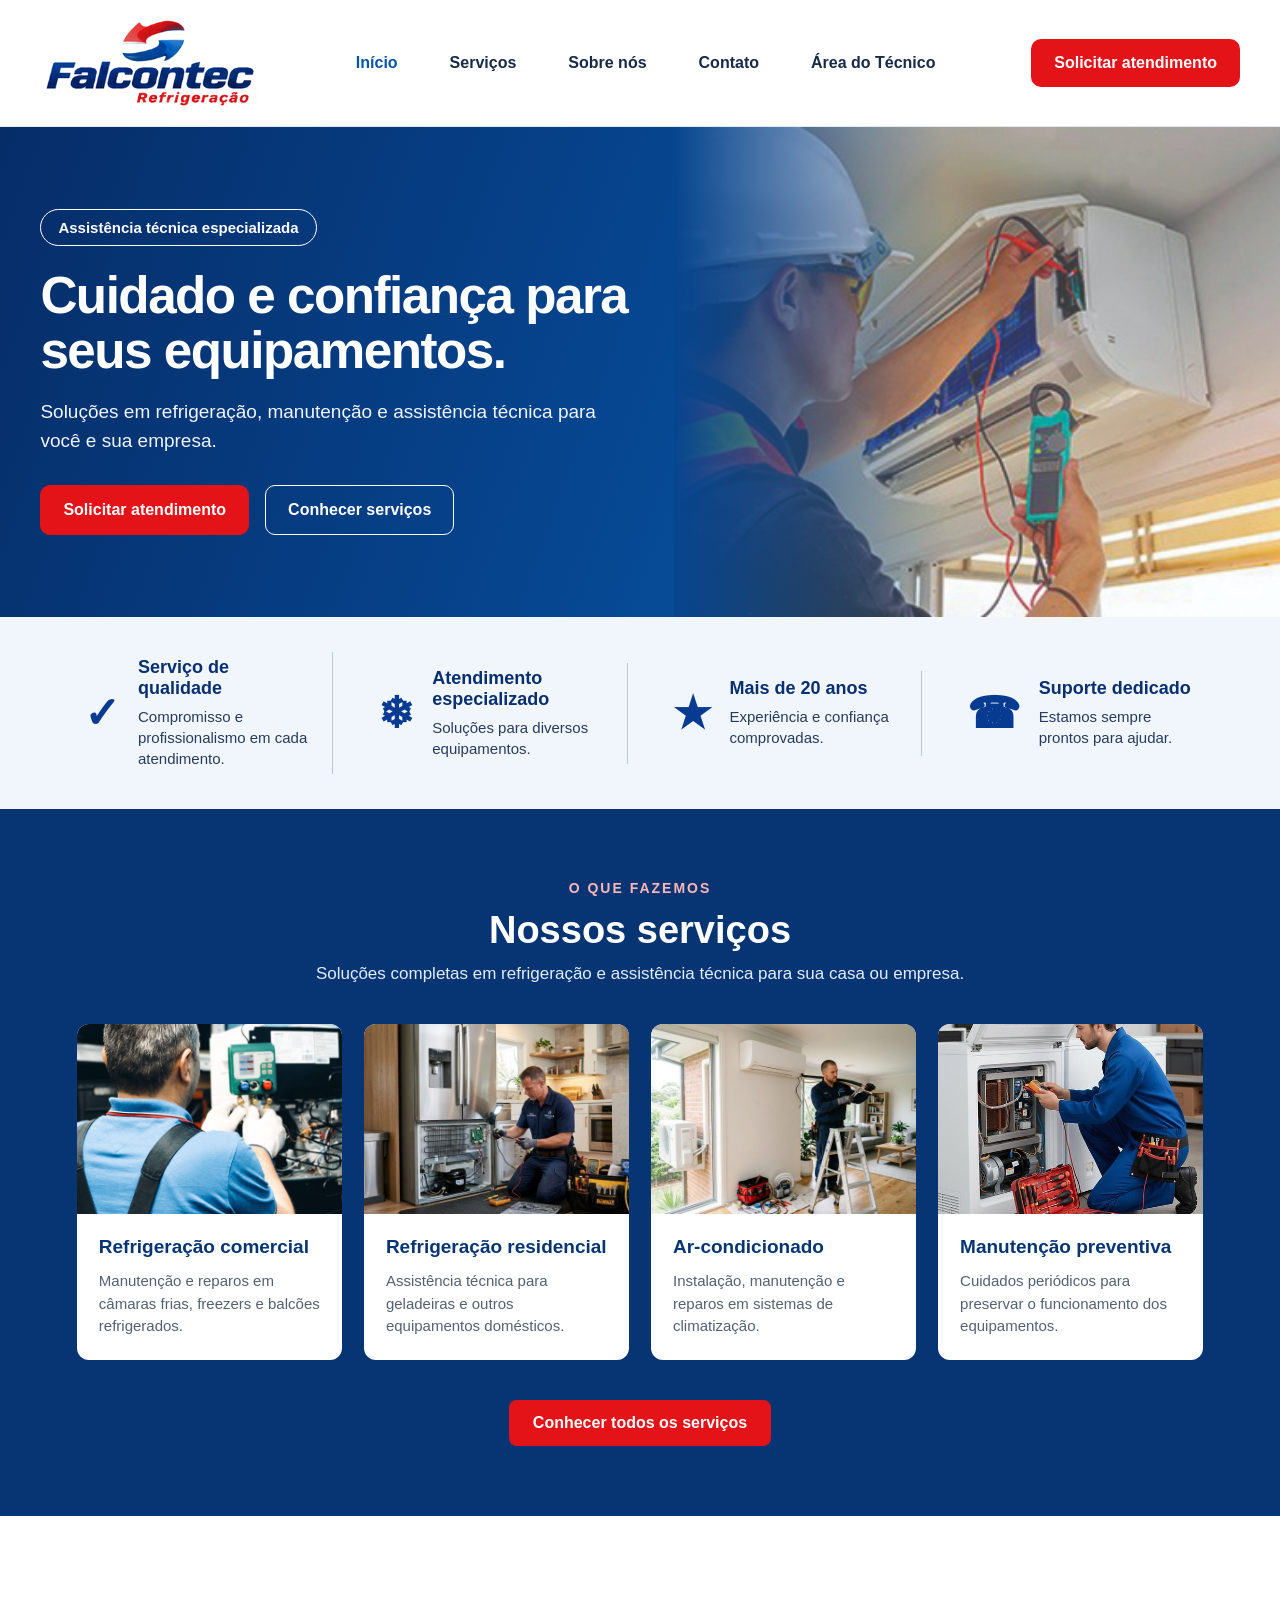
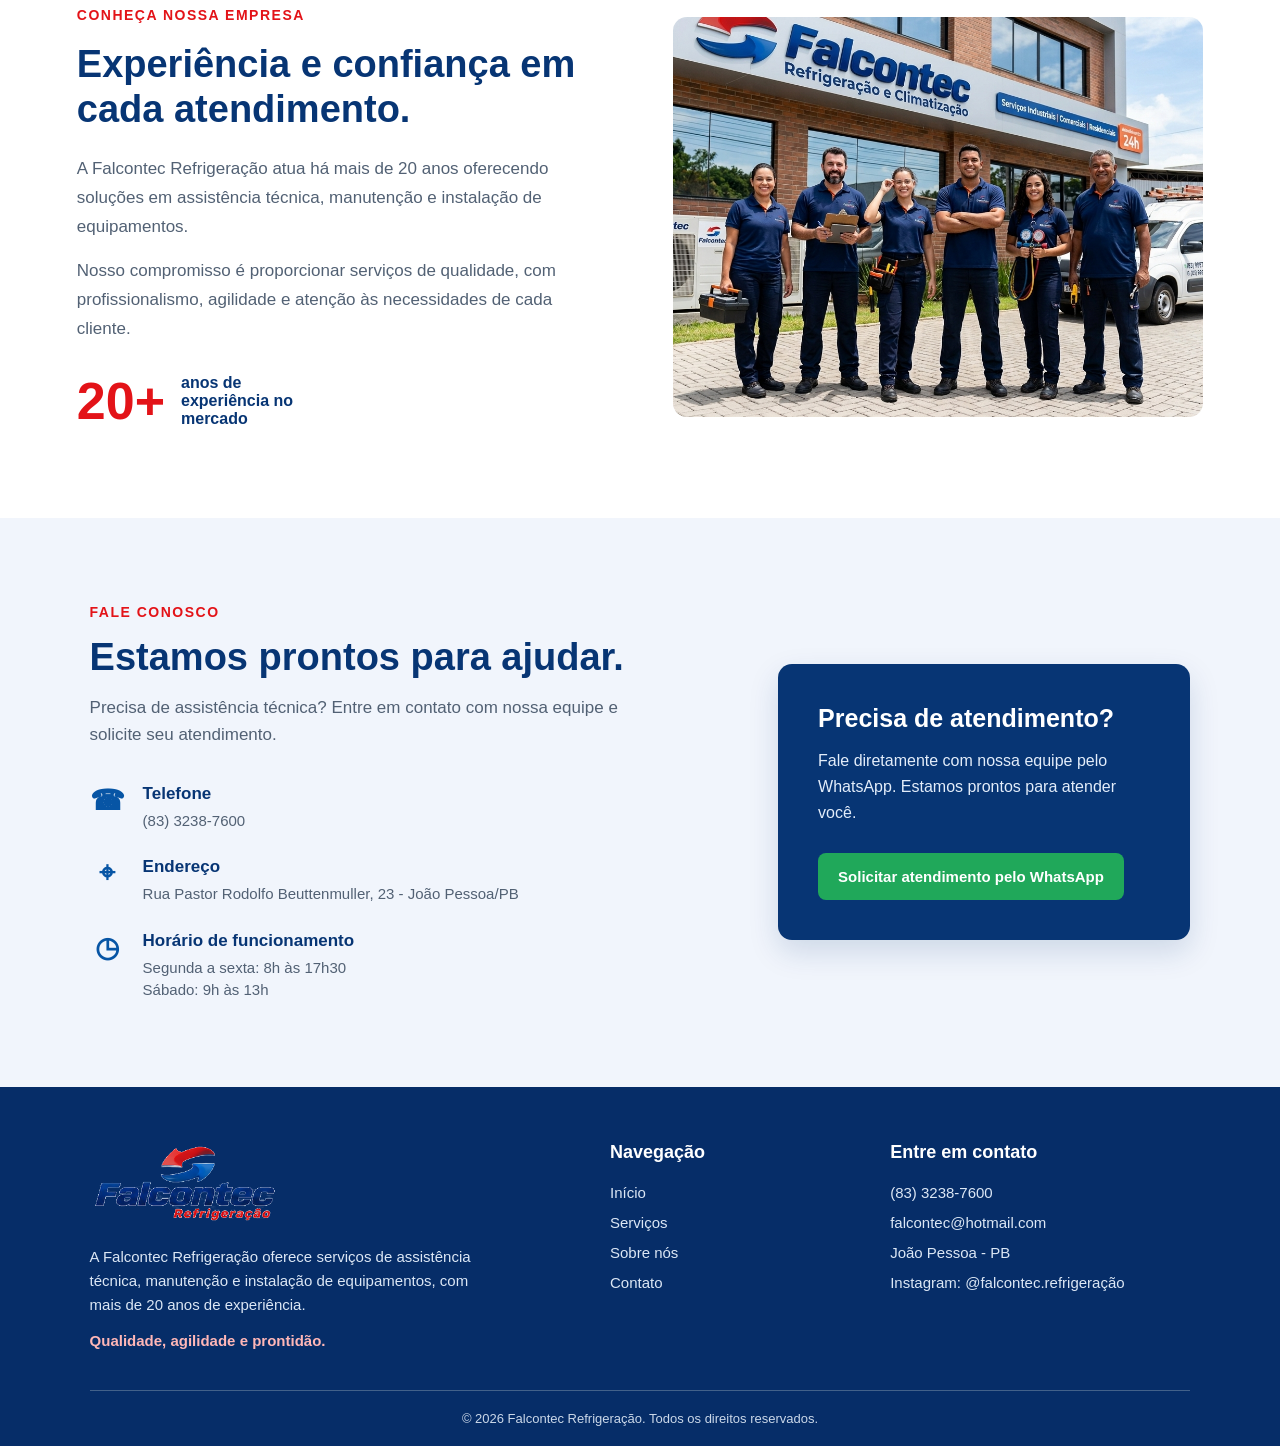
==== commit c97c46b3: "arrumando pq adicionei pastas no page pra separar areas de usuario e tecnico" ====
--- a/FalconTec/index.html
+++ b/FalconTec/index.html
@@ -39,6 +39,9 @@
           <li><a href="pages/servicos.html">Serviços</a></li>
           <li><a href="#sobre">Sobre nós</a></li>
           <li><a href="#contato">Contato</a></li>
+          <li>
+            <a href="pages/tecnico/tecnico.html">Área do Técnico</a>
+          </li>
         </ul>
 
         <!-- Acesso à página de solicitação de atendimento -->
--- a/FalconTec/css/style.css
+++ b/FalconTec/css/style.css
@@ -987,3 +987,770 @@
     font-size: 16px;
   }
 }
+
+/* ==========================================
+   CHAMADA FINAL PARA ATENDIMENTO
+========================================== */
+
+.chamada-atendimento {
+  background: linear-gradient(110deg, #062d68, #0755a5);
+  padding: 65px 6%;
+  text-align: center;
+}
+
+.chamada-atendimento-conteudo {
+  max-width: 750px;
+  margin: 0 auto;
+}
+
+.chamada-atendimento-conteudo span {
+  color: #ffb7b7;
+  font-size: 13px;
+  font-weight: bold;
+  letter-spacing: 2px;
+}
+
+.chamada-atendimento-conteudo h2 {
+  color: #ffffff;
+  font-size: 34px;
+  margin: 16px 0;
+}
+
+.chamada-atendimento-conteudo p {
+  color: #eaf2fc;
+  font-size: 16px;
+  line-height: 1.7;
+  margin-bottom: 28px;
+}
+
+.btn-chamada-atendimento {
+  display: inline-block;
+  background-color: #e31318;
+  color: #ffffff;
+  padding: 14px 26px;
+  border-radius: 8px;
+  font-size: 16px;
+  font-weight: bold;
+  text-decoration: none;
+  transition: background-color 0.2s;
+}
+
+.btn-chamada-atendimento:hover {
+  background-color: #bd1015;
+}
+
+/* Adaptação para celulares */
+@media (max-width: 760px) {
+  .chamada-atendimento {
+    padding: 50px 7%;
+  }
+
+  .chamada-atendimento-conteudo h2 {
+    font-size: 28px;
+  }
+}
+
+/* ==========================================
+   ARQUIVO: style.css
+   PÁGINA DE AGENDAMENTO
+========================================== */
+
+/* BANNER PRINCIPAL */
+.agendamento-banner {
+  background: linear-gradient(110deg, #062d68, #0755a5);
+  padding: 65px 6%;
+  text-align: center;
+}
+
+.agendamento-banner-conteudo {
+  max-width: 750px;
+  margin: 0 auto;
+}
+
+.agendamento-banner-conteudo span {
+  color: #ffb7b7;
+  font-size: 13px;
+  font-weight: bold;
+  letter-spacing: 2px;
+}
+
+.agendamento-banner-conteudo h1 {
+  color: #ffffff;
+  font-size: 42px;
+  margin: 16px 0;
+}
+
+.agendamento-banner-conteudo p {
+  color: #eaf2fc;
+  font-size: 17px;
+  line-height: 1.7;
+}
+
+/* CONTAINER DO FORMULÁRIO */
+.agendamento-container {
+  background-color: #f5f8fc;
+  padding: 70px 6%;
+}
+
+.agendamento-formulario {
+  max-width: 950px;
+  margin: 0 auto;
+  padding: 45px;
+  background-color: #ffffff;
+  border-radius: 14px;
+  box-shadow: 0 5px 25px rgba(0, 0, 0, 0.06);
+}
+
+/* CABEÇALHO DO FORMULÁRIO */
+.formulario-header {
+  margin-bottom: 35px;
+}
+
+.formulario-header span {
+  color: var(--vermelho);
+  font-size: 13px;
+  font-weight: bold;
+  letter-spacing: 1.5px;
+}
+
+.formulario-header h2 {
+  color: var(--azul-escuro);
+  font-size: 29px;
+  margin: 12px 0;
+}
+
+.formulario-header p {
+  color: #526174;
+  font-size: 15px;
+  line-height: 1.6;
+}
+
+/* GRUPOS DO FORMULÁRIO */
+.formulario-grupo {
+  padding: 30px 0;
+  border-top: 1px solid #e5eaf0;
+}
+
+.formulario-grupo h3 {
+  color: var(--azul-escuro);
+  font-size: 19px;
+  margin-bottom: 25px;
+}
+
+/* ORGANIZAÇÃO DOS CAMPOS */
+.formulario-campos {
+  display: grid;
+  grid-template-columns: 1fr 1fr;
+  gap: 22px;
+}
+
+.campo {
+  display: flex;
+  flex-direction: column;
+  gap: 9px;
+}
+
+.campo-completo {
+  grid-column: 1 / -1;
+}
+
+/* RÓTULOS */
+.campo label {
+  color: #26364a;
+  font-size: 14px;
+  font-weight: bold;
+}
+
+/* CAMPOS DE PREENCHIMENTO */
+.campo input,
+.campo select,
+.campo textarea {
+  width: 100%;
+  padding: 13px 14px;
+  border: 1px solid #d5deea;
+  border-radius: 7px;
+  background-color: #ffffff;
+  color: #26364a;
+  font-family: inherit;
+  font-size: 15px;
+  outline: none;
+  transition:
+    border-color 0.2s,
+    box-shadow 0.2s;
+}
+
+/* DESTAQUE AO SELECIONAR UM CAMPO */
+.campo input:focus,
+.campo select:focus,
+.campo textarea:focus {
+  border-color: var(--azul-principal);
+  box-shadow: 0 0 0 3px rgba(7, 85, 165, 0.1);
+}
+
+.campo textarea {
+  resize: vertical;
+}
+
+/* BOTÃO DE ENVIO */
+.formulario-acoes {
+  padding-top: 25px;
+  border-top: 1px solid #e5eaf0;
+}
+
+.formulario-acoes p {
+  color: #526174;
+  font-size: 14px;
+  line-height: 1.6;
+  margin-bottom: 22px;
+}
+
+.btn-enviar-agendamento {
+  border: none;
+  background-color: var(--vermelho);
+  color: #ffffff;
+  padding: 15px 28px;
+  border-radius: 8px;
+  font-size: 16px;
+  font-weight: bold;
+  cursor: pointer;
+  transition: background-color 0.2s;
+}
+
+.btn-enviar-agendamento:hover {
+  background-color: #bd1015;
+}
+
+/* RESPONSIVIDADE */
+@media (max-width: 760px) {
+  .agendamento-banner {
+    padding: 50px 7%;
+  }
+
+  .agendamento-banner-conteudo h1 {
+    font-size: 32px;
+  }
+
+  .agendamento-container {
+    padding: 40px 5%;
+  }
+
+  .agendamento-formulario {
+    padding: 28px 22px;
+  }
+
+  .formulario-campos {
+    grid-template-columns: 1fr;
+  }
+
+  .campo-completo {
+    grid-column: auto;
+  }
+
+  .formulario-header h2 {
+    font-size: 25px;
+  }
+
+  .btn-enviar-agendamento {
+    width: 100%;
+  }
+}
+
+/* ==========================================
+   ÁREA TÉCNICA - TELA DE LOGIN
+========================================== */
+
+.login-tecnico {
+  min-height: 100vh;
+  background: linear-gradient(135deg, #062d68, #0755a5);
+  display: flex;
+  align-items: center;
+  justify-content: center;
+  padding: 40px 20px;
+}
+
+.login-container {
+  width: 100%;
+  max-width: 470px;
+  background-color: #ffffff;
+  border-radius: 16px;
+  padding: 40px;
+  box-shadow: 0 15px 45px rgba(0, 0, 0, 0.18);
+}
+
+/* IDENTIDADE DA EMPRESA */
+
+.login-identidade {
+  text-align: center;
+  margin-bottom: 35px;
+}
+
+.login-identidade img {
+  width: 190px;
+  max-width: 100%;
+  object-fit: contain;
+  margin-bottom: 22px;
+}
+
+.login-identidade span {
+  display: block;
+  color: var(--vermelho);
+  font-size: 12px;
+  font-weight: bold;
+  letter-spacing: 2px;
+  margin-bottom: 12px;
+}
+
+.login-identidade h1 {
+  color: var(--azul-escuro);
+  font-size: 25px;
+  margin-bottom: 12px;
+}
+
+.login-identidade p {
+  color: #526174;
+  font-size: 14px;
+  line-height: 1.7;
+}
+
+/* CABEÇALHO DO FORMULÁRIO */
+
+.login-formulario-header {
+  margin-bottom: 25px;
+}
+
+.login-formulario-header h2 {
+  color: var(--azul-escuro);
+  font-size: 21px;
+  margin-bottom: 8px;
+}
+
+.login-formulario-header p {
+  color: #68778a;
+  font-size: 14px;
+}
+
+/* CAMPOS DO LOGIN */
+
+.login-formulario form {
+  display: flex;
+  flex-direction: column;
+  gap: 20px;
+}
+
+.campo-login {
+  display: flex;
+  flex-direction: column;
+  gap: 9px;
+}
+
+.campo-login label {
+  color: #26364a;
+  font-size: 14px;
+  font-weight: bold;
+}
+
+.campo-login input {
+  width: 100%;
+  padding: 14px;
+  border: 1px solid #d5deea;
+  border-radius: 8px;
+  font-family: inherit;
+  font-size: 15px;
+  color: #26364a;
+  outline: none;
+  transition:
+    border-color 0.2s,
+    box-shadow 0.2s;
+}
+
+.campo-login input:focus {
+  border-color: var(--azul-principal);
+  box-shadow: 0 0 0 3px rgba(7, 85, 165, 0.1);
+}
+
+/* OPÇÃO LEMBRAR DE MIM */
+
+.login-opcoes label {
+  display: flex;
+  align-items: center;
+  gap: 9px;
+  color: #526174;
+  font-size: 14px;
+  cursor: pointer;
+}
+
+.login-opcoes input {
+  width: 16px;
+  height: 16px;
+  accent-color: var(--azul-principal);
+}
+
+/* BOTÃO DE ENTRADA */
+
+.btn-login-tecnico {
+  width: 100%;
+  padding: 15px;
+  border: none;
+  border-radius: 8px;
+  background-color: var(--vermelho);
+  color: #ffffff;
+  font-size: 16px;
+  font-weight: bold;
+  cursor: pointer;
+  transition: background-color 0.2s;
+}
+
+.btn-login-tecnico:hover {
+  background-color: #bd1015;
+}
+
+/* MENSAGENS DO LOGIN */
+
+.mensagem-login {
+  font-size: 13px;
+  text-align: center;
+  line-height: 1.5;
+}
+
+/* RODAPÉ */
+
+.login-rodape {
+  border-top: 1px solid #e5eaf0;
+  margin-top: 30px;
+  padding-top: 20px;
+  text-align: center;
+}
+
+.login-rodape p {
+  color: #526174;
+  font-size: 13px;
+  margin-bottom: 6px;
+}
+
+.login-rodape span {
+  color: #8a96a5;
+  font-size: 12px;
+}
+
+/* RESPONSIVIDADE */
+
+@media (max-width: 500px) {
+  .login-container {
+    padding: 30px 23px;
+  }
+
+  .login-identidade h1 {
+    font-size: 22px;
+  }
+
+  .login-identidade img {
+    width: 165px;
+  }
+}
+
+/* ==========================================
+   ÁREA TÉCNICA - PAINEL ADMINISTRATIVO
+========================================== */
+
+.painel-admin {
+  min-height: 100vh;
+  background-color: #f3f6fa;
+}
+
+/* CABEÇALHO */
+
+.admin-header {
+  background-color: #ffffff;
+  padding: 20px 6%;
+  display: flex;
+  align-items: center;
+  justify-content: space-between;
+  gap: 25px;
+  box-shadow: 0 2px 12px rgba(0, 0, 0, 0.05);
+}
+
+.admin-identidade {
+  display: flex;
+  align-items: center;
+  gap: 25px;
+}
+
+.admin-identidade img {
+  width: 155px;
+  object-fit: contain;
+}
+
+.admin-identidade span {
+  color: var(--vermelho);
+  font-size: 11px;
+  font-weight: bold;
+  letter-spacing: 1.5px;
+}
+
+.admin-identidade h1 {
+  color: var(--azul-escuro);
+  font-size: 22px;
+  margin-top: 5px;
+}
+
+.admin-usuario {
+  display: flex;
+  align-items: center;
+  gap: 20px;
+}
+
+.admin-usuario div {
+  display: flex;
+  flex-direction: column;
+  gap: 4px;
+}
+
+.admin-usuario strong {
+  color: var(--azul-escuro);
+  font-size: 14px;
+}
+
+.admin-usuario span {
+  color: #788698;
+  font-size: 12px;
+}
+
+.admin-usuario button {
+  padding: 10px 20px;
+  border: 1px solid #e0e5ec;
+  border-radius: 7px;
+  background-color: #ffffff;
+  color: var(--vermelho);
+  font-weight: bold;
+  cursor: pointer;
+  transition: background-color 0.2s;
+}
+
+.admin-usuario button:hover {
+  background-color: #fff0f0;
+}
+
+/* CONTEÚDO PRINCIPAL */
+
+.admin-conteudo {
+  max-width: 1400px;
+  margin: 0 auto;
+  padding: 55px 6%;
+}
+
+.admin-boas-vindas {
+  margin-bottom: 35px;
+}
+
+.admin-boas-vindas span {
+  color: var(--vermelho);
+  font-size: 12px;
+  font-weight: bold;
+  letter-spacing: 1.5px;
+}
+
+.admin-boas-vindas h2 {
+  color: var(--azul-escuro);
+  font-size: 29px;
+  margin: 12px 0;
+}
+
+.admin-boas-vindas p {
+  color: #657386;
+  font-size: 15px;
+  line-height: 1.7;
+}
+
+/* CARDS DE RESUMO */
+
+.admin-resumo {
+  display: grid;
+  grid-template-columns: repeat(4, 1fr);
+  gap: 20px;
+  margin-bottom: 55px;
+}
+
+.admin-card {
+  background-color: #ffffff;
+  padding: 25px;
+  border-radius: 12px;
+  border: 1px solid #e8edf3;
+  box-shadow: 0 3px 12px rgba(0, 0, 0, 0.03);
+}
+
+.admin-card span {
+  color: #657386;
+  font-size: 13px;
+}
+
+.admin-card strong {
+  display: block;
+  color: var(--azul-escuro);
+  font-size: 34px;
+  margin: 15px 0 8px;
+}
+
+.admin-card p {
+  color: #8995a4;
+  font-size: 12px;
+}
+
+/* SEÇÃO DE GERENCIAMENTO */
+
+.admin-secao h2 {
+  color: var(--azul-escuro);
+  font-size: 23px;
+  margin-bottom: 25px;
+}
+
+.admin-acoes {
+  display: grid;
+  grid-template-columns: repeat(3, 1fr);
+  gap: 22px;
+}
+
+.admin-acao {
+  background-color: #ffffff;
+  padding: 28px;
+  border: 1px solid #e8edf3;
+  border-radius: 12px;
+  transition:
+    transform 0.2s,
+    box-shadow 0.2s;
+}
+
+.admin-acao:hover {
+  transform: translateY(-4px);
+  box-shadow: 0 8px 22px rgba(0, 0, 0, 0.06);
+}
+
+.admin-acao-icone {
+  width: 45px;
+  height: 45px;
+  background-color: #eaf2fc;
+  color: var(--azul-principal);
+  display: flex;
+  align-items: center;
+  justify-content: center;
+  border-radius: 10px;
+  font-weight: bold;
+  margin-bottom: 22px;
+}
+
+.admin-acao h3 {
+  color: var(--azul-escuro);
+  font-size: 18px;
+  margin-bottom: 12px;
+}
+
+.admin-acao p {
+  color: #657386;
+  font-size: 14px;
+  line-height: 1.7;
+  min-height: 72px;
+  margin-bottom: 20px;
+}
+
+.admin-acao button {
+  width: 100%;
+  padding: 12px;
+  border: none;
+  border-radius: 7px;
+  background-color: #e9edf2;
+  color: #8995a4;
+  font-size: 13px;
+  font-weight: bold;
+  cursor: not-allowed;
+}
+
+/* RODAPÉ */
+
+.admin-rodape {
+  margin-top: 35px;
+  padding: 25px 6%;
+  background-color: #062d68;
+  text-align: center;
+}
+
+.admin-rodape p {
+  color: #ffffff;
+  font-size: 13px;
+  margin-bottom: 6px;
+}
+
+.admin-rodape span {
+  color: #c8d8ed;
+  font-size: 12px;
+}
+
+/* RESPONSIVIDADE */
+
+@media (max-width: 1000px) {
+  .admin-resumo {
+    grid-template-columns: repeat(2, 1fr);
+  }
+
+  .admin-acoes {
+    grid-template-columns: 1fr 1fr;
+  }
+}
+
+@media (max-width: 650px) {
+  .admin-header {
+    flex-direction: column;
+    align-items: flex-start;
+    padding: 22px 5%;
+  }
+
+  .admin-identidade {
+    gap: 15px;
+  }
+
+  .admin-identidade img {
+    width: 115px;
+  }
+
+  .admin-identidade h1 {
+    font-size: 18px;
+  }
+
+  .admin-usuario {
+    width: 100%;
+    justify-content: space-between;
+  }
+
+  .admin-conteudo {
+    padding: 40px 5%;
+  }
+
+  .admin-boas-vindas h2 {
+    font-size: 24px;
+  }
+
+  .admin-resumo {
+    grid-template-columns: 1fr 1fr;
+    gap: 12px;
+  }
+
+  .admin-card {
+    padding: 18px;
+  }
+
+  .admin-card strong {
+    font-size: 28px;
+  }
+
+  .admin-acoes {
+    grid-template-columns: 1fr;
+  }
+
+  .admin-acao p {
+    min-height: auto;
+  }
+}
+
+@media (max-width: 380px) {
+  .admin-resumo {
+    grid-template-columns: 1fr;
+  }
+}
